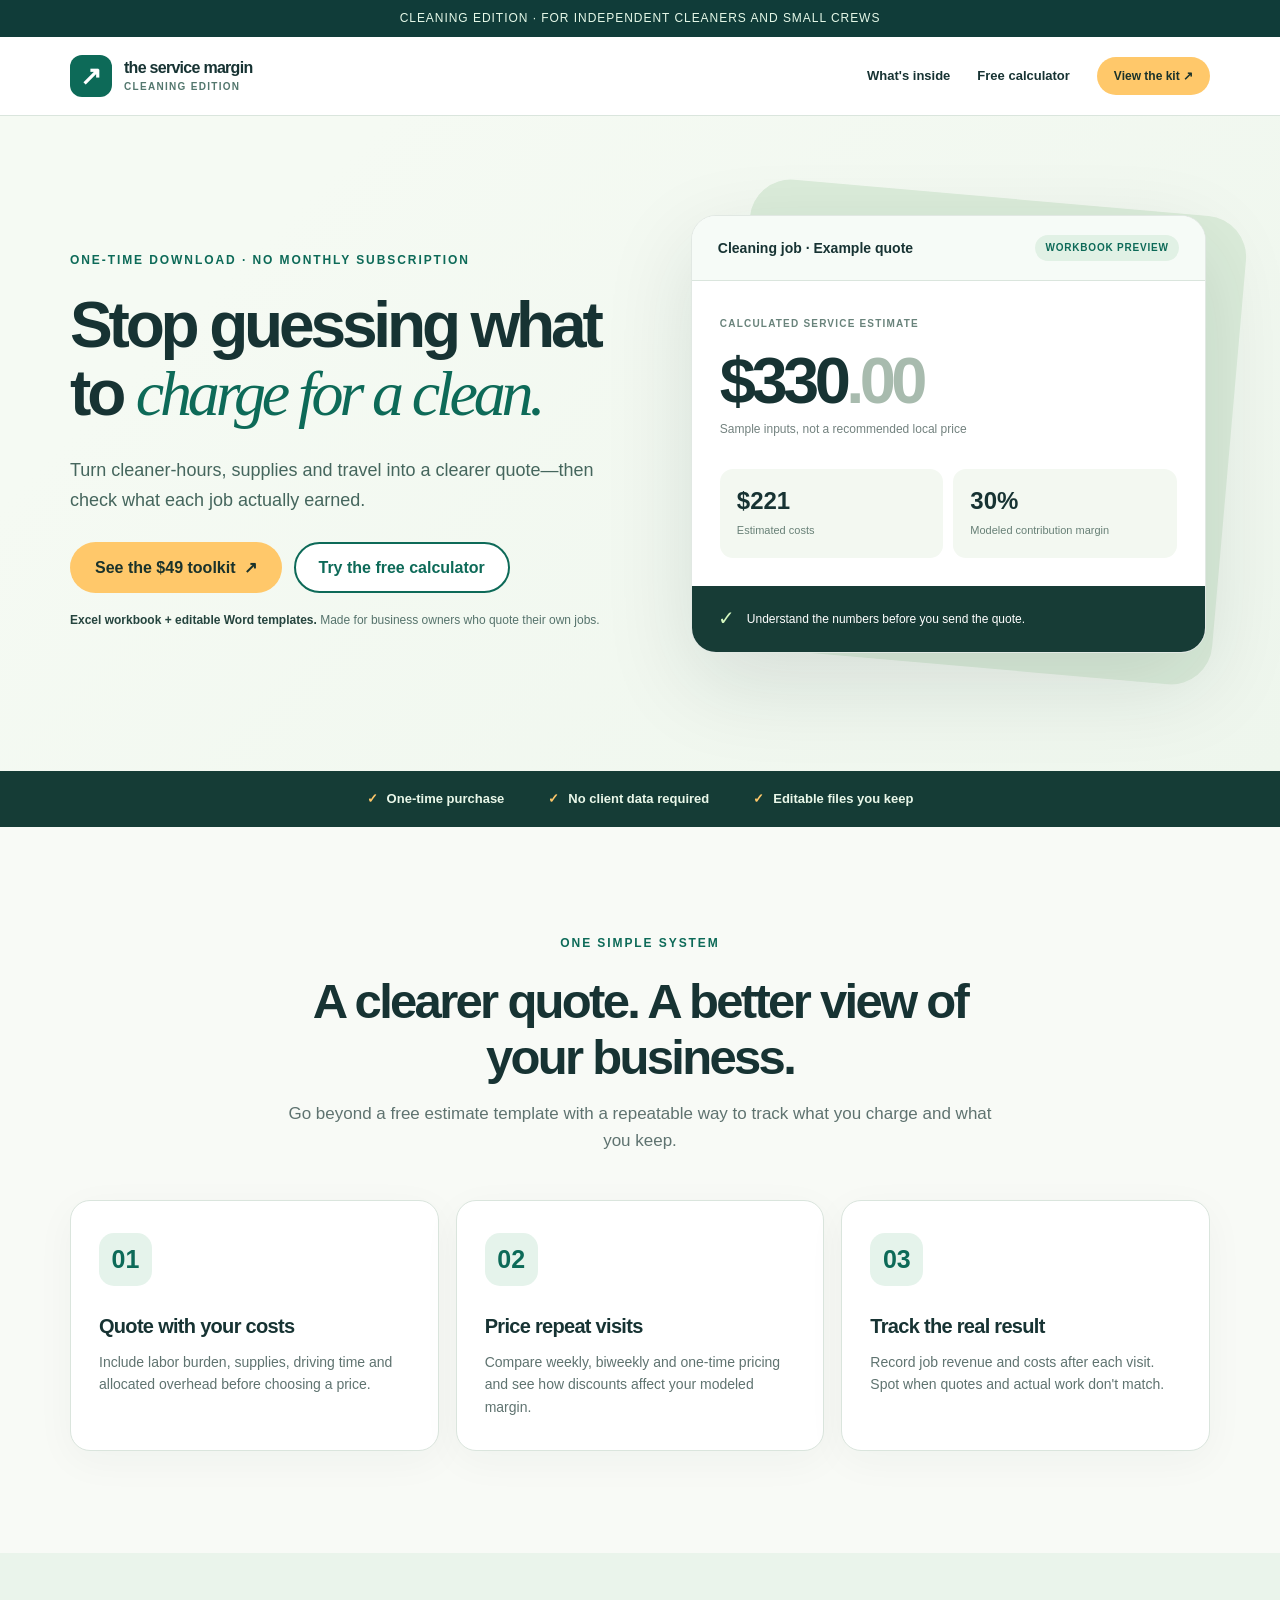
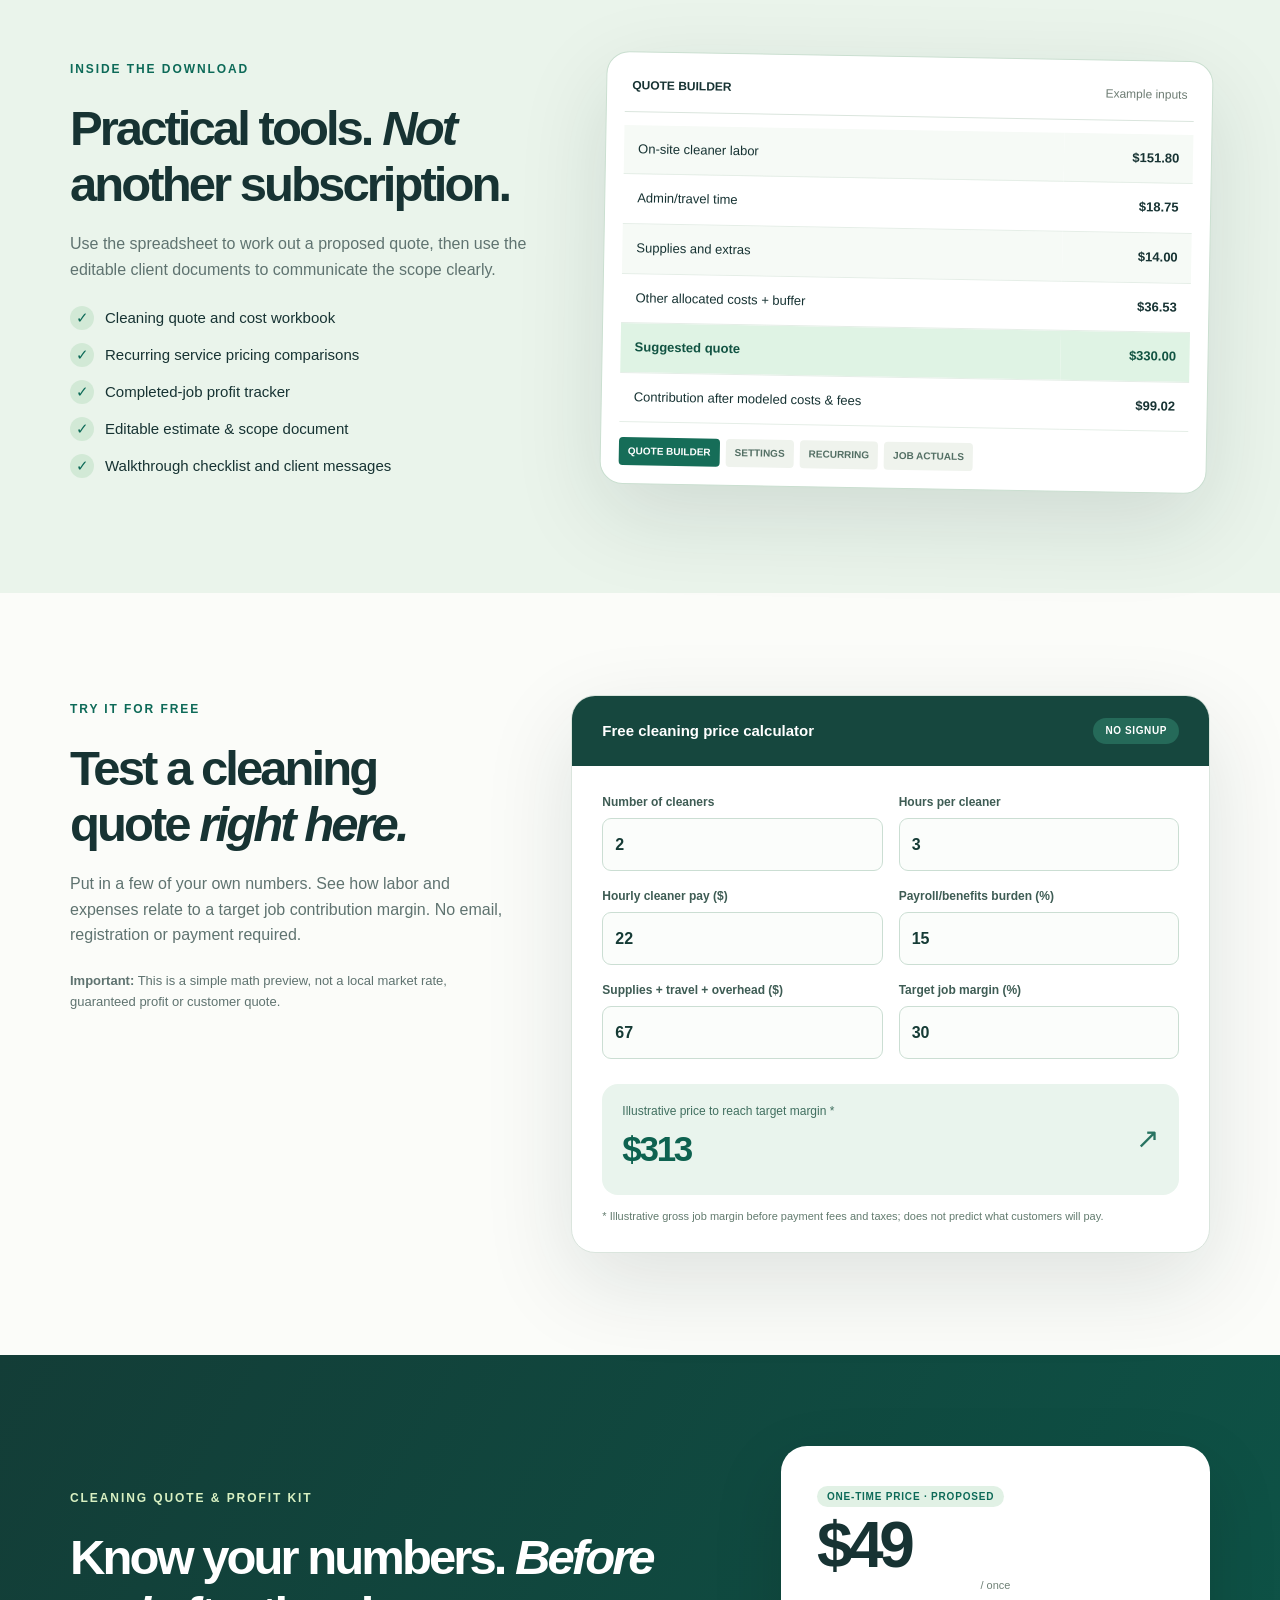
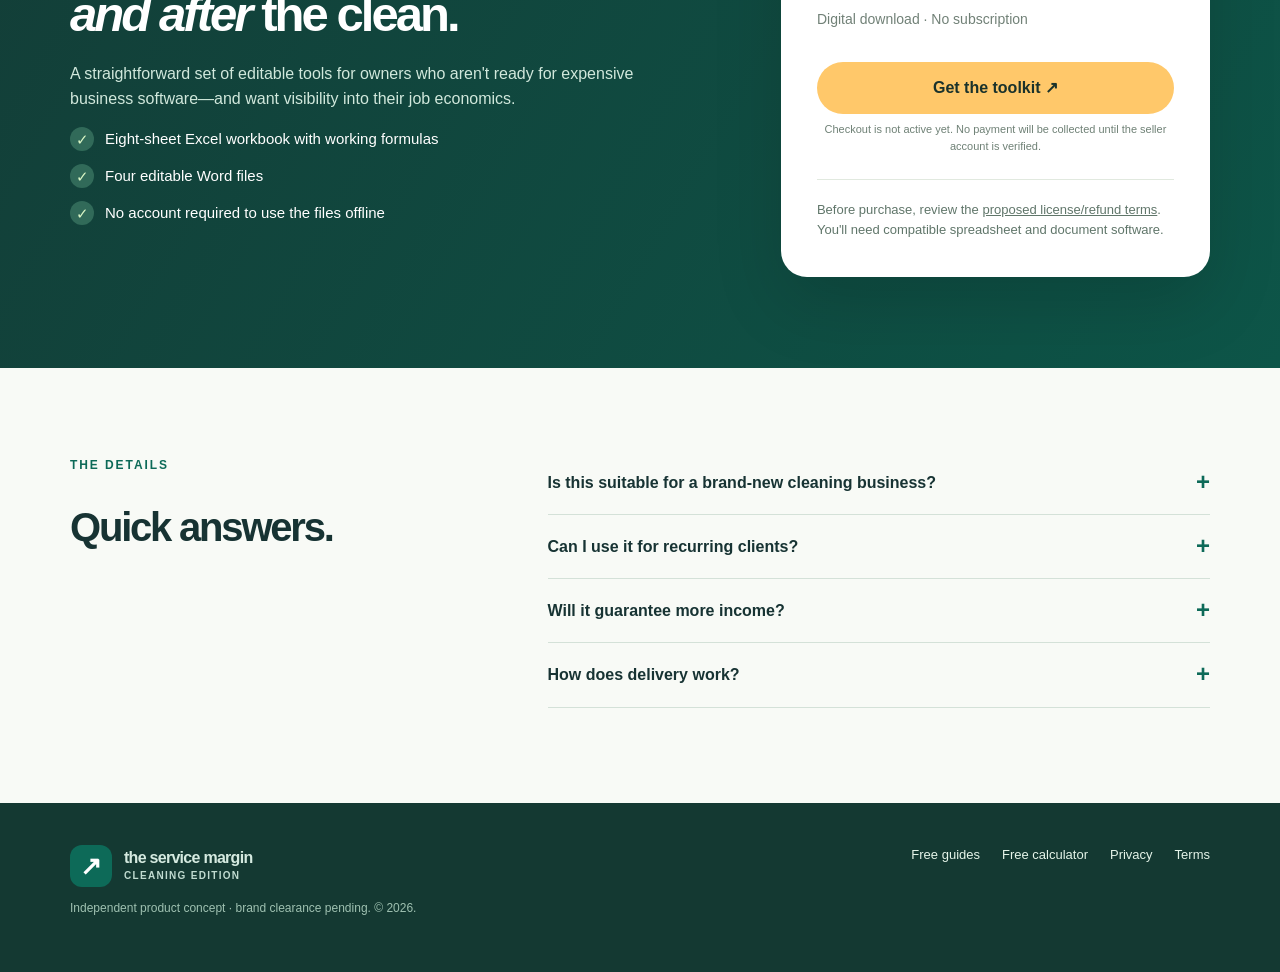
==== index.html @ 5b7c89e2 "Add responsive cleaning-business landing page with free calculator and disabled checkout" ====
<!doctype html><html lang="en"><head><meta charset="utf-8"><meta name="viewport" content="width=device-width,initial-scale=1"><meta name="theme-color" content="#143932"><meta name="description" content="A cleaning business pricing workbook, job profit tracker, estimate templates and a free cleaning quote calculator for independent residential cleaners."><title>Cleaning Quote & Profit Kit | The Service Margin</title><style>:root{--ink:#173333;--muted:#5f7370;--paper:#f8faf6;--mint:#e5f3eb;--panel:#fff;--green:#0d6a58;--lime:#dfefb0;--gold:#ffc86a;--border:#dae5dd;--radius:22px;--shadow:0 30px 90px rgba(17,44,40,.12)}*{box-sizing:border-box}html{scroll-behavior:smooth}body{background:var(--paper);margin:0;color:var(--ink);font:16px/1.58 Inter,ui-sans-serif,-apple-system,BlinkMacSystemFont,"Segoe UI",sans-serif;-webkit-font-smoothing:antialiased}a{color:inherit;text-decoration:none}button,input{font:inherit}button{cursor:pointer}img{max-width:100%}.wrap{width:min(1140px,calc(100% - 44px));margin:auto}.skip{position:absolute;top:-100px;left:18px;background:#fff;padding:10px;z-index:100}.skip:focus{top:12px}.banner{text-align:center;background:#103c39;color:#e5f8e8;font-size:12px;letter-spacing:.08em;padding:9px 15px}.nav{background:#fff;border-bottom:1px solid var(--border)}.nav-inner{display:flex;align-items:center;justify-content:space-between;min-height:78px;gap:15px}.logo{display:flex;align-items:center;gap:12px;font-size:16px;line-height:1.08;font-weight:800;letter-spacing:-.045em}.logo-mark{background:var(--green);width:42px;height:42px;border-radius:12px;color:#fff;display:grid;place-items:center;font-size:26px}.logo small{display:block;font-size:10px;font-weight:750;color:#53776e;letter-spacing:.13em;margin-top:5px}.nav-links{display:flex;align-items:center;gap:27px;font-size:13px;font-weight:700}.nav-links a:hover,.footer a:hover{color:var(--green)}.btn{display:inline-flex;align-items:center;justify-content:center;gap:8px;padding:14px 23px;border-radius:999px;font-weight:800;border:2px solid transparent;line-height:1.2;transition:transform .2s ease,filter .2s ease}.btn:hover{transform:translateY(-2px);filter:brightness(.98)}.btn:focus-visible,a:focus-visible,input:focus-visible,summary:focus-visible{outline:3px solid #f2ac48;outline-offset:3px}.btn-primary{background:var(--gold);color:#1a322b}.btn-green{background:var(--green);color:white}.btn-outline{border-color:var(--green);color:var(--green);background:white}.btn-ghost{border-color:var(--border);background:#fff;color:var(--ink)}.small-btn{padding:10px 15px;font-size:12px}.hero{padding:81px 0 92px;background:linear-gradient(135deg,#f5faf3 20%,#eef6ed 100%);overflow:hidden}.hero-grid{display:grid;grid-template-columns:1.06fr 1fr;gap:62px;align-items:center}.eyebrow{font-size:12px;letter-spacing:.16em;font-weight:850;color:var(--green);text-transform:uppercase;display:inline-block;margin-bottom:21px}.hero h1,.headline{font-size:clamp(43px,5vw,75px);line-height:1.065;letter-spacing:-.065em;font-weight:850;margin:0;max-width:680px}.hero h1 em,.headline em{font-family:Georgia,serif;font-weight:400;font-style:italic;color:var(--green)}.hero p{font-size:18px;max-width:540px;color:#45665d;margin:27px 0 26px;line-height:1.67}.hero-actions{display:flex;gap:12px;flex-wrap:wrap}.hero-note{font-size:12px;color:#56736c;margin-top:18px}.hero-note strong{color:#25443e}.mock-wrap{position:relative;padding:18px 0 26px}.mock-bg{position:absolute;inset:0 -20px 12px 45px;border-radius:41px;background:#dbecda;transform:rotate(5deg)}.mock-card{position:relative;background:#fff;box-shadow:var(--shadow);border:1px solid #e1e8e3;border-radius:25px;overflow:hidden;max-width:515px;margin:auto}.mock-header{display:flex;align-items:center;justify-content:space-between;background:#f6fbf7;padding:19px 26px;border-bottom:1px solid var(--border)}.mock-header b{font-size:14px}.pill{font-size:10px;font-weight:800;letter-spacing:.08em;color:var(--green);background:#e1f1e5;padding:5px 10px;border-radius:99px}.mock-body{padding:28px}.mock-label{color:#69837b;text-transform:uppercase;letter-spacing:.12em;font-weight:800;font-size:10px}.mock-amount{font-size:65px;letter-spacing:-.07em;font-weight:850;line-height:1.2;margin-top:8px}.mock-caption{font-size:12px;color:#73827f}.mock-split{display:grid;grid-template-columns:1fr 1fr;gap:10px;margin-top:30px}.mock-stat{background:#f3f8f1;border-radius:13px;padding:17px}.mock-stat b{display:block;font-size:24px;line-height:1.25}.mock-stat span{font-size:11px;color:#688077}.mock-bottom{padding:17px 26px;background:#173c36;color:white;display:flex;gap:12px;align-items:center;font-size:12px}.mock-bottom span{color:#d5f8c0;font-size:20px}.trustline{background:#153c36;color:#e9f7e9;padding:18px 0}.trust-inner{display:flex;align-items:center;justify-content:center;gap:44px;flex-wrap:wrap;font-size:13px;font-weight:700}.trust-inner span:before{content:'✓';color:var(--gold);margin-right:9px}.section{padding:102px 0}.section-head{max-width:715px;margin:0 auto 45px;text-align:center}.section-head h2{font-size:clamp(32px,4.2vw,49px);line-height:1.14;letter-spacing:-.055em;margin:0 0 15px}.section-head p{font-size:17px;color:var(--muted);margin:0}.three{display:grid;grid-template-columns:repeat(3,1fr);gap:17px}.benefit{background:#fff;border-radius:20px;border:1px solid var(--border);padding:32px 28px;box-shadow:0 10px 40px rgba(9,59,39,.04)}.benefit .ico{background:var(--mint);color:var(--green);width:53px;height:53px;border-radius:15px;display:grid;place-items:center;font-size:25px;font-weight:750}.benefit h3{font-size:20px;letter-spacing:-.035em;margin:25px 0 9px}.benefit p{color:var(--muted);font-size:14px;margin:0}.preview-section{background:#eaf4eb}.preview-grid{display:grid;grid-template-columns:.87fr 1.13fr;gap:65px;align-items:center}.preview-grid h2,.calculator-copy h2,.offer-copy h2{font-size:clamp(32px,4vw,49px);line-height:1.15;letter-spacing:-.06em;margin:0 0 19px}.preview-grid p,.calculator-copy p{color:var(--muted);margin:0 0 24px}.what{margin:0;padding:0;list-style:none}.what li{display:flex;align-items:start;gap:11px;margin:13px 0;font-size:15px}.what li:before{content:'✓';display:grid;place-items:center;background:#d2e9d6;color:var(--green);width:24px;height:24px;flex:none;border-radius:100%}.sheet-preview{border-radius:23px;border:1px solid #cadfd0;background:#fff;padding:18px;box-shadow:var(--shadow);transform:rotate(1deg)}.sheet-bar{display:flex;justify-content:space-between;align-items:center;border-bottom:1px solid var(--border);padding:6px 7px 16px;font-size:12px;color:#6d7c73}.sheet-bar strong{color:var(--ink)}.sheet-table{margin-top:13px;width:100%;border-collapse:collapse;font-size:13px}.sheet-table td{padding:14px;border-bottom:1px solid #e5eee7}.sheet-table tr td:last-child{text-align:right;font-weight:800}.sheet-table tr:nth-child(odd){background:#f6faf6}.sheet-table tr.outcome{background:#dff3e4;font-weight:850;color:#115342}.sheet-tabs{display:flex;gap:6px;flex-wrap:wrap;margin-top:15px}.sheet-tabs span{border-radius:4px;background:#eff3ed;color:#536f64;padding:6px 9px;font-size:10px;font-weight:700}.sheet-tabs .active{background:#166d58;color:white}.calculator{background:#fbfcf9}.calculator-grid{display:grid;grid-template-columns:.68fr 1fr;gap:67px;align-items:start}.calc-card{background:#fff;box-shadow:var(--shadow);border:1px solid var(--border);border-radius:24px;overflow:hidden}.calc-card-header{background:#16473e;color:white;padding:22px 30px;display:flex;align-items:center;justify-content:space-between}.calc-card-header b{font-size:15px}.calc-card-header small{background:#256a59;border-radius:50px;padding:5px 12px;font-size:10px;font-weight:750;letter-spacing:.06em}.calc-inner{padding:27px 30px}.calc-fields{display:grid;grid-template-columns:1fr 1fr;gap:16px}.calc-fields label{display:block;font-weight:720;color:#3e5c54;font-size:12px}.calc-fields input{display:block;width:100%;margin-top:6px;border:1px solid #cbded3;border-radius:9px;padding:13px 12px;background:#fbfdfb;color:#153b35;font-size:16px}.calc-callout{background:#e9f4ed;border-radius:16px;margin-top:25px;padding:18px 20px;display:flex;justify-content:space-between;align-items:center;gap:12px}.calc-callout span{display:block;font-size:12px;color:#416f60}.calc-callout strong{font-size:35px;letter-spacing:-.065em;color:#0e6250}.calc-warn{display:block;font-size:11px;color:#627b6e;margin-top:13px}.offer{background:linear-gradient(120deg,#133d37,#0d5548);color:#fff;padding:91px 0}.offer-grid{display:grid;grid-template-columns:1fr .68fr;gap:80px;align-items:center}.offer-copy p{max-width:570px;color:#d1e8dc}.offer-copy .eyebrow{color:#d8f0c2}.offer-copy .what li:before{background:#316a59;color:#d9f5c5}.offer-card{background:#fff;color:var(--ink);border-radius:26px;padding:36px;box-shadow:0 26px 70px rgba(0,0,0,.14)}.price{font-size:64px;font-weight:850;letter-spacing:-.07em;margin-top:6px;line-height:1}.price small{font-size:16px;color:#6d8276;letter-spacing:normal;font-weight:500}.offer-card .caption{font-size:14px;color:#718177}.offer-card .btn{width:100%;margin:18px 0 7px}.offer-card small{display:block;font-size:11px;color:#6f8176;text-align:center;line-height:1.55}.offer-card .secondary{border-top:1px solid #e1e9df;margin-top:24px;padding-top:20px;color:#60766a;font-size:13px}.faq{padding:83px 0 95px}.faq-grid{display:grid;grid-template-columns:.6fr 1fr;gap:80px}.faq h2{font-size:40px;letter-spacing:-.055em;margin:0}.faqs details{padding:19px 0;border-bottom:1px solid #d4e1d8}.faqs summary{cursor:pointer;list-style:none;font-weight:800;display:flex;justify-content:space-between;gap:20px}.faqs summary:after{content:'+';color:var(--green);font-size:24px;line-height:1}.faqs details[open] summary:after{content:'−'}.faqs p{color:var(--muted);font-size:14px;margin:11px 0 0}.footer{padding:42px 0;background:#143932;color:#d5eae0}.footer-grid{display:flex;gap:25px;justify-content:space-between;align-items:start}.footer a{color:#e5f4e9}.footer p{font-size:12px;color:#9fc1b1}.footer-links{display:flex;gap:22px;font-size:13px}.dialog[hidden]{display:none}.dialog{position:fixed;z-index:40;inset:0;background:#052621b0;display:grid;place-items:center;padding:20px}.dialog-card{position:relative;background:#fff;border-radius:25px;padding:35px;max-width:490px;width:100%;box-shadow:0 20px 100px #001d1666}.dialog-card h2{font-size:28px;letter-spacing:-.045em;margin:0 0 10px}.dialog-card p{color:var(--muted);font-size:15px}.close{position:absolute;top:12px;right:16px;background:transparent;border:0;font-size:30px;color:#45635a}.content-page{max-width:810px;margin:65px auto 95px;padding:0 25px}.content-page h1{font-size:43px;letter-spacing:-.055em}.content-page h2{margin-top:33px}.content-page p{color:#526963}@media(max-width:900px){.hero-grid,.preview-grid,.calculator-grid,.offer-grid{grid-template-columns:1fr;gap:43px}.hero{padding:56px 0 74px}.hero h1{max-width:780px}.mock-wrap{max-width:570px;margin:auto;width:100%}.section{padding:74px 0}.offer{padding:75px 0}.faq-grid{gap:28px;grid-template-columns:1fr}.hero-actions{gap:9px}.preview-grid .sheet-preview{max-width:570px}.nav-links a:nth-child(1){display:none}}@media(max-width:630px){.wrap{width:min(100% - 30px,1140px)}.nav-inner{min-height:68px}.logo{font-size:14px}.logo-mark{width:35px;height:35px}.nav-links{gap:10px}.nav-links a:nth-child(2){display:none}.small-btn{padding:10px 12px}.hero{padding:45px 0 54px}.hero h1{font-size:clamp(42px,11vw,58px)}.hero p{font-size:16px}.hero-actions .btn{width:100%}.mock-bg{right:0}.mock-amount{font-size:56px}.mock-body{padding:20px}.trust-inner{justify-content:start;gap:10px 28px;font-size:12px}.three{grid-template-columns:1fr}.benefit{padding:24px}.section-head{margin-bottom:28px}.sheet-preview{transform:none}.calculator-grid{gap:28px}.calc-inner{padding:22px 18px}.calc-card-header{padding:18px}.calc-fields{gap:13px}.calc-fields input{padding:10px}.calc-callout strong{font-size:30px}.offer-grid{gap:27px}.offer-card{padding:27px}.faq{padding:60px 0}.footer-grid{flex-direction:column}.footer-links{flex-wrap:wrap}.section-head h2{font-size:35px}}

/* Supplementary guides — independent pages, separate from the conversion-first homepage */
.guide-main{max-width:810px;margin:0 auto;padding:82px 24px 100px}.guide-main h1{font-size:clamp(38px,5vw,58px);line-height:1.08;letter-spacing:-.045em;margin:0 0 22px}.guide-main .lead{font-size:19px;color:#45665d;line-height:1.7}.guide-main section{border-top:1px solid var(--border);padding-top:26px;margin-top:38px}.guide-main h2{font-size:26px;line-height:1.22;letter-spacing:-.035em;margin:0 0 12px}.guide-main p{color:#4f665f}.resource-grid{display:grid;grid-template-columns:repeat(3,1fr);gap:20px;margin-top:32px}.resource-card{border:1px solid var(--border);background:white;border-radius:var(--radius);padding:25px;transition:box-shadow .2s}.resource-card:hover{box-shadow:var(--shadow)}.resource-card h2{font-size:22px;line-height:1.24;letter-spacing:-.03em}.resource-card p{font-size:15px}.resource-card a{color:var(--green);font-weight:800}.guide-cta{padding:27px;border:1px solid #c3dccc;background:#e5f3eb;border-radius:22px;margin-top:50px}.guide-cta .btn{margin-right:10px;margin-top:12px}.guide-note{font-size:13px;background:#fff;border-left:3px solid #5c9c82;padding:13px 17px}.footer-link{font-size:13px;text-decoration:underline;text-underline-offset:3px}@media(max-width:750px){.resource-grid{grid-template-columns:1fr}.guide-main{padding:58px 21px 72px}}
</style><link rel="icon" href="favicon.svg" type="image/svg+xml"></head><body>
<a class="skip" href="#main">Skip to main content</a><div class="banner">CLEANING EDITION · FOR INDEPENDENT CLEANERS AND SMALL CREWS</div>
<header class="nav"><div class="wrap nav-inner"><a class="logo" href="index.html" aria-label="The Service Margin home"><span class="logo-mark">↗</span><span>the service margin<small>CLEANING EDITION</small></span></a><nav class="nav-links" aria-label="Main navigation"><a href="#inside">What's inside</a><a href="#calculator">Free calculator</a><a class="btn btn-primary small-btn" href="#toolkit">View the kit ↗</a></nav></div></header>
<main id="main">
<section class="hero"><div class="wrap hero-grid"><div><span class="eyebrow">ONE-TIME DOWNLOAD · NO MONTHLY SUBSCRIPTION</span><h1>Stop guessing what to <em>charge for a clean.</em></h1><p>Turn cleaner-hours, supplies and travel into a clearer quote—then check what each job actually earned.</p><div class="hero-actions"><a href="#toolkit" class="btn btn-primary">See the $49 toolkit <span aria-hidden="true">↗</span></a><a class="btn btn-outline" href="#calculator">Try the free calculator</a></div><div class="hero-note"><strong>Excel workbook + editable Word templates.</strong> Made for business owners who quote their own jobs.</div></div>
<div class="mock-wrap"><div class="mock-bg" aria-hidden="true"></div><div class="mock-card" role="img" aria-label="Illustration of the job quote and margin outputs provided by the toolkit. All numbers shown are hypothetical examples."><div class="mock-header"><b>Cleaning job · Example quote</b><span class="pill">WORKBOOK PREVIEW</span></div><div class="mock-body"><span class="mock-label">Calculated service estimate</span><div class="mock-amount">$330<span style="color:#a8bbae">.00</span></div><div class="mock-caption">Sample inputs, not a recommended local price</div><div class="mock-split"><div class="mock-stat"><b>$221</b><span>Estimated costs</span></div><div class="mock-stat"><b>30%</b><span>Modeled contribution margin</span></div></div></div><div class="mock-bottom"><span>✓</span>Understand the numbers before you send the quote.</div></div></div></div></section>
<div class="trustline"><div class="wrap trust-inner"><span>One-time purchase</span><span>No client data required</span><span>Editable files you keep</span></div></div>
<section class="section" id="benefits"><div class="wrap"><div class="section-head"><span class="eyebrow">ONE SIMPLE SYSTEM</span><h2>A clearer quote. A better view of your business.</h2><p>Go beyond a free estimate template with a repeatable way to track what you charge and what you keep.</p></div><div class="three"><article class="benefit"><div class="ico" aria-hidden="true">01</div><h3>Quote with your costs</h3><p>Include labor burden, supplies, driving time and allocated overhead before choosing a price.</p></article><article class="benefit"><div class="ico" aria-hidden="true">02</div><h3>Price repeat visits</h3><p>Compare weekly, biweekly and one-time pricing and see how discounts affect your modeled margin.</p></article><article class="benefit"><div class="ico" aria-hidden="true">03</div><h3>Track the real result</h3><p>Record job revenue and costs after each visit. Spot when quotes and actual work don't match.</p></article></div></div></section>
<section class="section preview-section" id="inside"><div class="wrap preview-grid"><div><span class="eyebrow">INSIDE THE DOWNLOAD</span><h2>Practical tools. <em>Not</em> another subscription.</h2><p>Use the spreadsheet to work out a proposed quote, then use the editable client documents to communicate the scope clearly.</p><ul class="what"><li>Cleaning quote and cost workbook</li><li>Recurring service pricing comparisons</li><li>Completed-job profit tracker</li><li>Editable estimate & scope document</li><li>Walkthrough checklist and client messages</li></ul></div><div class="sheet-preview" aria-label="Workbook illustrative preview"><div class="sheet-bar"><strong>QUOTE BUILDER</strong><span>Example inputs</span></div><table class="sheet-table"><tbody><tr><td>On-site cleaner labor</td><td>$151.80</td></tr><tr><td>Admin/travel time</td><td>$18.75</td></tr><tr><td>Supplies and extras</td><td>$14.00</td></tr><tr><td>Other allocated costs + buffer</td><td>$36.53</td></tr><tr class="outcome"><td>Suggested quote</td><td>$330.00</td></tr><tr><td>Contribution after modeled costs & fees</td><td>$99.02</td></tr></tbody></table><div class="sheet-tabs"><span class="active">QUOTE BUILDER</span><span>SETTINGS</span><span>RECURRING</span><span>JOB ACTUALS</span></div></div></div></section>
<section class="section calculator" id="calculator"><div class="wrap calculator-grid"><div class="calculator-copy"><span class="eyebrow">TRY IT FOR FREE</span><h2>Test a cleaning quote <em>right here.</em></h2><p>Put in a few of your own numbers. See how labor and expenses relate to a target job contribution margin. No email, registration or payment required.</p><p style="font-size:13px"><strong>Important:</strong> This is a simple math preview, not a local market rate, guaranteed profit or customer quote.</p></div><div class="calc-card"><div class="calc-card-header"><b>Free cleaning price calculator</b><small>NO SIGNUP</small></div><div class="calc-inner"><form id="calculator-form"><div class="calc-fields">
<label>Number of cleaners<input type="number" id="crew" value="2" min="1" max="100" step="1" required></label><label>Hours per cleaner<input type="number" id="hours" value="3" min="0" max="1000" step="0.25" required></label><label>Hourly cleaner pay ($)<input type="number" id="wage" value="22" min="0" max="1000" step=".50" required></label><label>Payroll/benefits burden (%)<input type="number" id="burden" value="15" min="0" max="100" step="1" required></label><label>Supplies + travel + overhead ($)<input type="number" id="other" value="67" min="0" max="100000" step="1" required></label><label>Target job margin (%)<input type="number" id="margin" value="30" min="0" max="80" step="1" required></label>
</div><div class="calc-callout"><div><span>Illustrative price to reach target margin *</span><strong id="quote-result" aria-live="polite">$285</strong></div><span aria-hidden="true" style="font-size:28px;color:#287361">↗</span></div><span class="calc-warn" id="calculator-note">* Excludes taxes and payment processing; enter your own local cost assumptions.</span></form></div></div></div></section>
<section class="offer" id="toolkit"><div class="wrap offer-grid"><div class="offer-copy"><span class="eyebrow">CLEANING QUOTE & PROFIT KIT</span><h2>Know your numbers. <em>Before and after</em> the clean.</h2><p>A straightforward set of editable tools for owners who aren't ready for expensive business software—and want visibility into their job economics.</p><ul class="what"><li>Eight-sheet Excel workbook with working formulas</li><li>Four editable Word files</li><li>No account required to use the files offline</li></ul></div><aside class="offer-card"><span class="pill">ONE-TIME PRICE · PROPOSED</span><div class="price">$49 <small>/ once</small></div><p class="caption">Digital download · No subscription</p><button type="button" class="btn btn-primary" id="checkout-button">Get the toolkit ↗</button><small id="checkout-caption">Checkout is not active yet. No payment will be collected until the seller account is verified.</small><div class="secondary">Before purchase, review the <a style="text-decoration:underline" href="terms.html">proposed license/refund terms</a>. You'll need compatible spreadsheet and document software.</div></aside></div></section>
<section class="faq"><div class="wrap faq-grid"><div><span class="eyebrow">THE DETAILS</span><h2>Quick answers.</h2></div><div class="faqs"><details><summary>Is this suitable for a brand-new cleaning business?</summary><p>It is designed for solo residential cleaners and small crews familiar with editing spreadsheets. You must enter your own real costs; example numbers are not local market guidance.</p></details><details><summary>Can I use it for recurring clients?</summary><p>Yes. The recurring sheet lets you model weekly, biweekly and four-weekly pricing and the effect of discounts. It does not schedule visits or process payments.</p></details><details><summary>Will it guarantee more income?</summary><p>No. It helps organize assumptions and track results. Profit and sales depend on your market, cost structure, execution and actual demand.</p></details><details><summary>How does delivery work?</summary><p>Once checkout is approved and activated, a third-party digital seller can handle payment and automated access to the download. Sales are currently disabled.</p></details></div></div></section></main>
<footer class="footer"><div class="wrap footer-grid"><div><div class="logo"><span class="logo-mark">↗</span><span>the service margin<small style="color:#c0dbd0">CLEANING EDITION</small></span></div><p>Independent product concept · brand clearance pending. © 2026.</p></div><div class="footer-links"><a href="guides.html">Free guides</a><a href="#calculator">Free calculator</a><a href="privacy.html">Privacy</a><a href="terms.html">Terms</a></div></div></footer>
<div class="dialog" id="checkout-dialog" hidden role="dialog" aria-modal="true" aria-labelledby="dialog-title"><div class="dialog-card"><button type="button" class="close" id="dialog-close" aria-label="Close">×</button><span class="eyebrow">PRE-LAUNCH PREVIEW</span><h2 id="dialog-title">Checkout isn't active yet.</h2><p>The product has been prepared, but business and seller verification, final legal review, and checkout connection are still required. This preview does not collect payments.</p><button type="button" class="btn btn-green" id="dialog-okay">Understood</button></div></div>
<script>// Seller-controlled settings. Checkout stays disabled until an approved, working seller link is set.
window.SERVICE_MARGIN_CONFIG = {
  checkoutUrl: "",
  productPriceUsd: 49,
  checkoutEnabled: false
};
</script><script>(()=>{'use strict';const $=id=>document.getElementById(id);const fields=['crew','hours','wage','burden','other','margin'];const money=x=>new Intl.NumberFormat('en-US',{style:'currency',currency:'USD',maximumFractionDigits:0}).format(x);function calc(){let a={};for(const k of fields){const el=$(k),n=Number(el.value);if(el.value.trim()===''||!Number.isFinite(n)||n<Number(el.min||0)||n>Number(el.max||1e9)){ $('quote-result').textContent='Check inputs';$('calculator-note').textContent='Enter valid numbers in all fields.';return;}a[k]=n;}const floor=a.crew*a.hours*a.wage*(1+a.burden/100)+a.other;const target=floor/(1-a.margin/100);$('quote-result').textContent=Number.isFinite(target)?money(target):'—';$('calculator-note').textContent='* Illustrative gross job margin before payment fees and taxes; does not predict what customers will pay.';}for(const id of fields)$(id).addEventListener('input',calc);calc();const dialog=$('checkout-dialog'),btn=$('checkout-button'),cfg=window.SERVICE_MARGIN_CONFIG||{};function open(){dialog.hidden=false;$('dialog-close').focus();}function close(){dialog.hidden=true;btn.focus();}btn.addEventListener('click',()=>{if(cfg.checkoutEnabled&&typeof cfg.checkoutUrl==='string'&&/^https:\/\//i.test(cfg.checkoutUrl)){location.href=cfg.checkoutUrl;}else open();});$('dialog-close').addEventListener('click',close);$('dialog-okay').addEventListener('click',close);dialog.addEventListener('click',e=>{if(e.target===dialog)close();});document.addEventListener('keydown',e=>{if(e.key==='Escape'&&!dialog.hidden)close();});})();
</script></body></html>
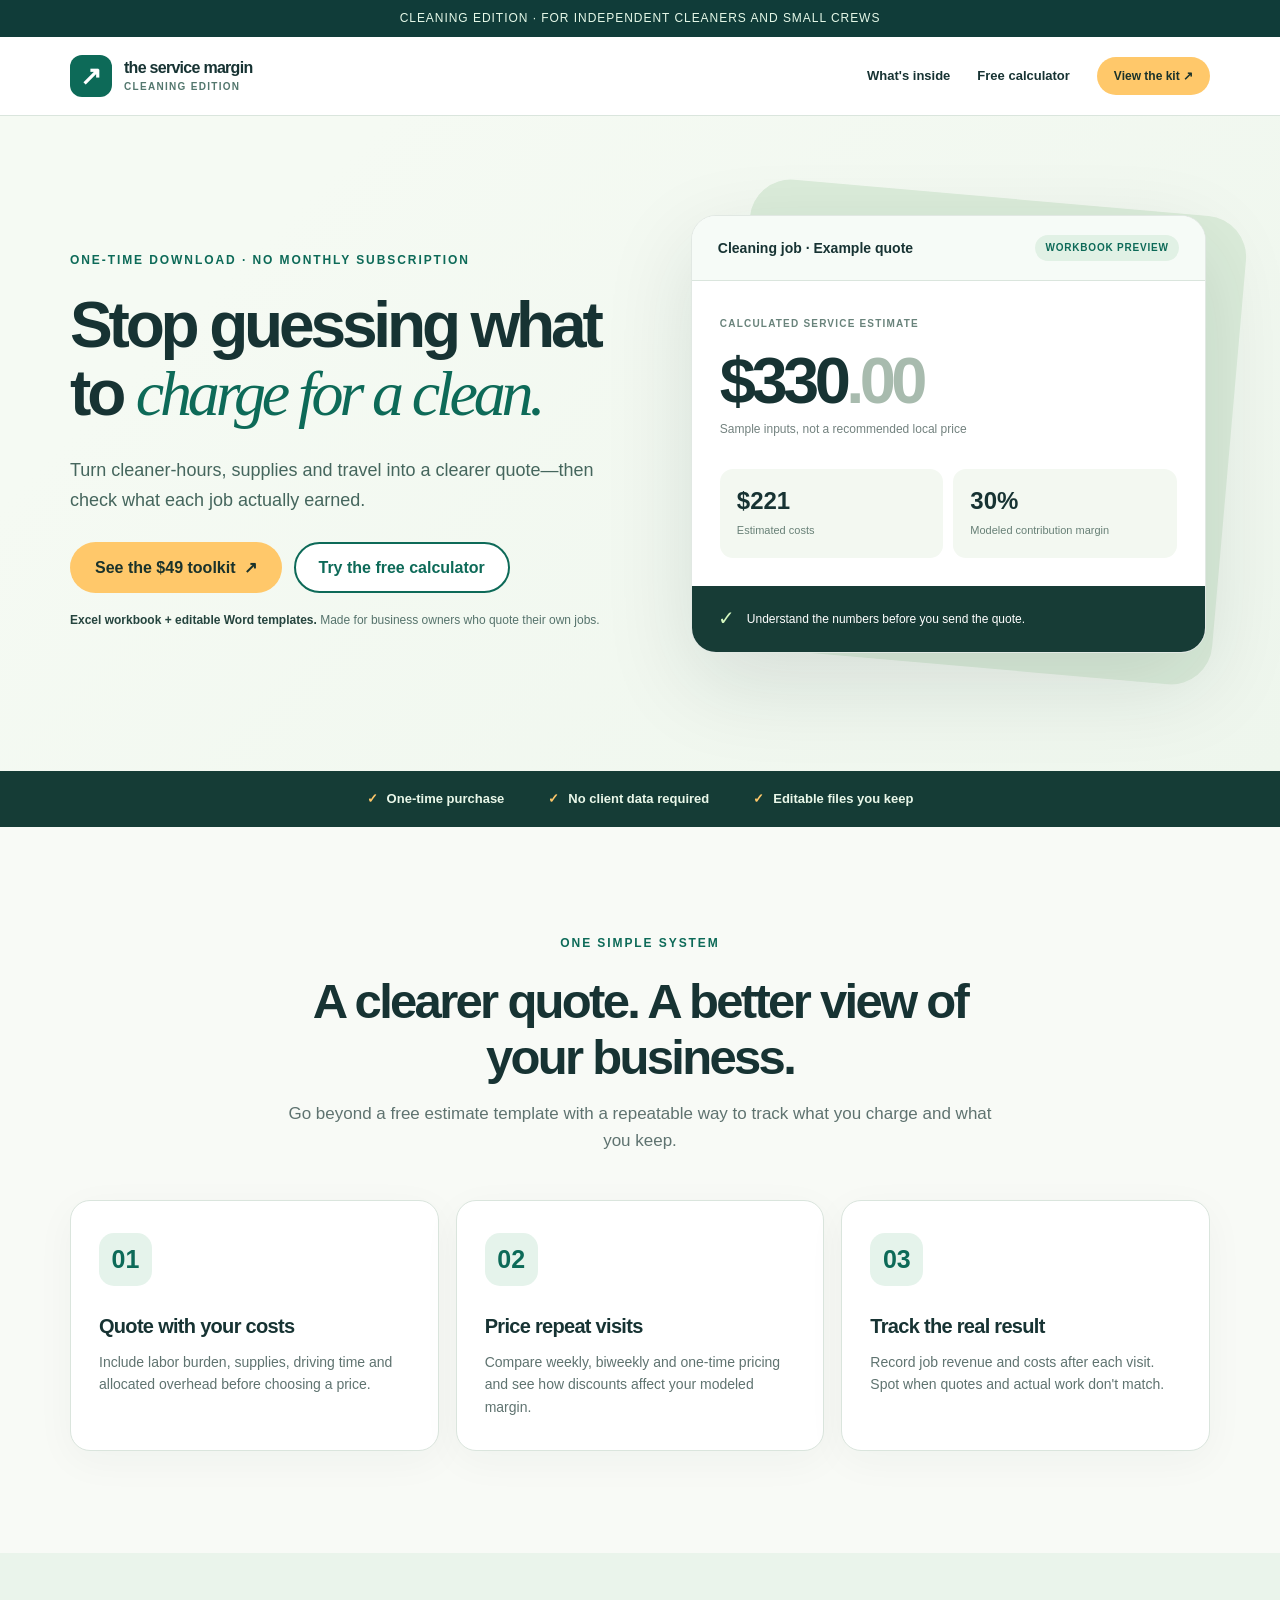
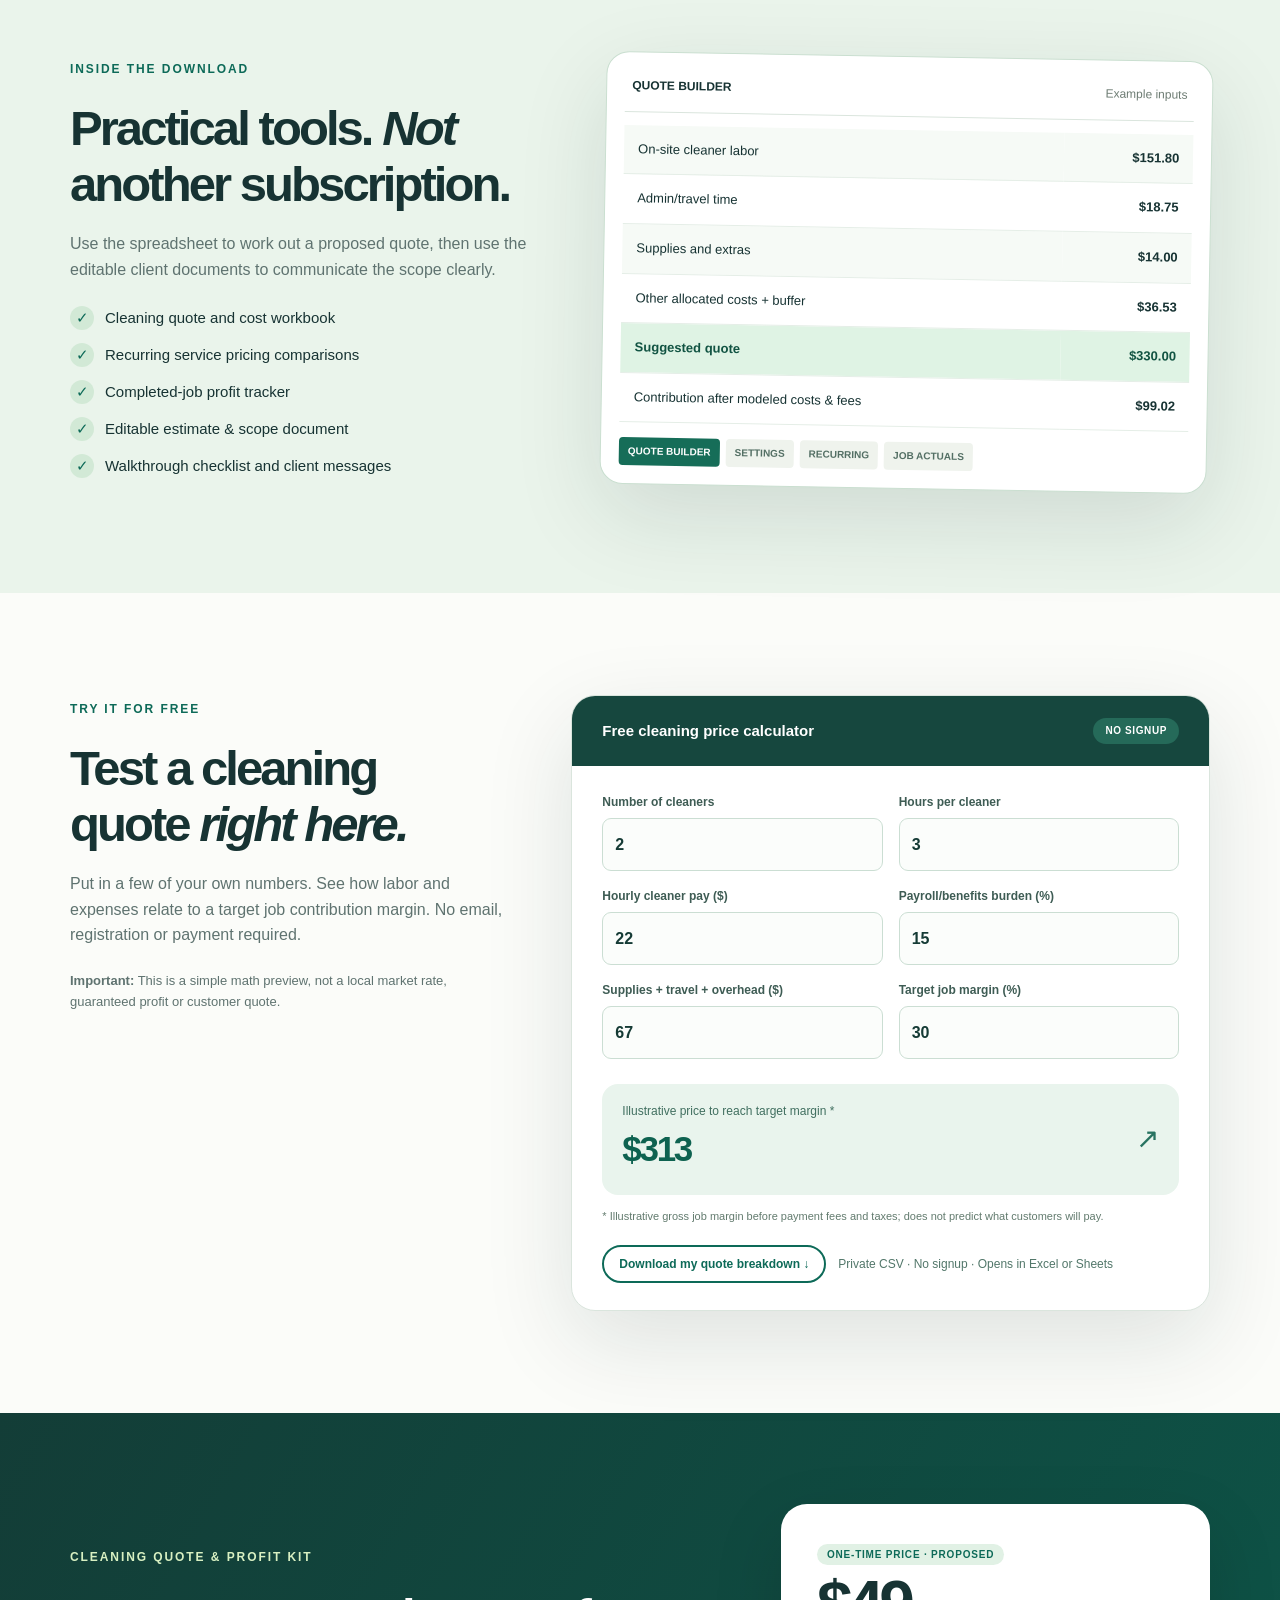
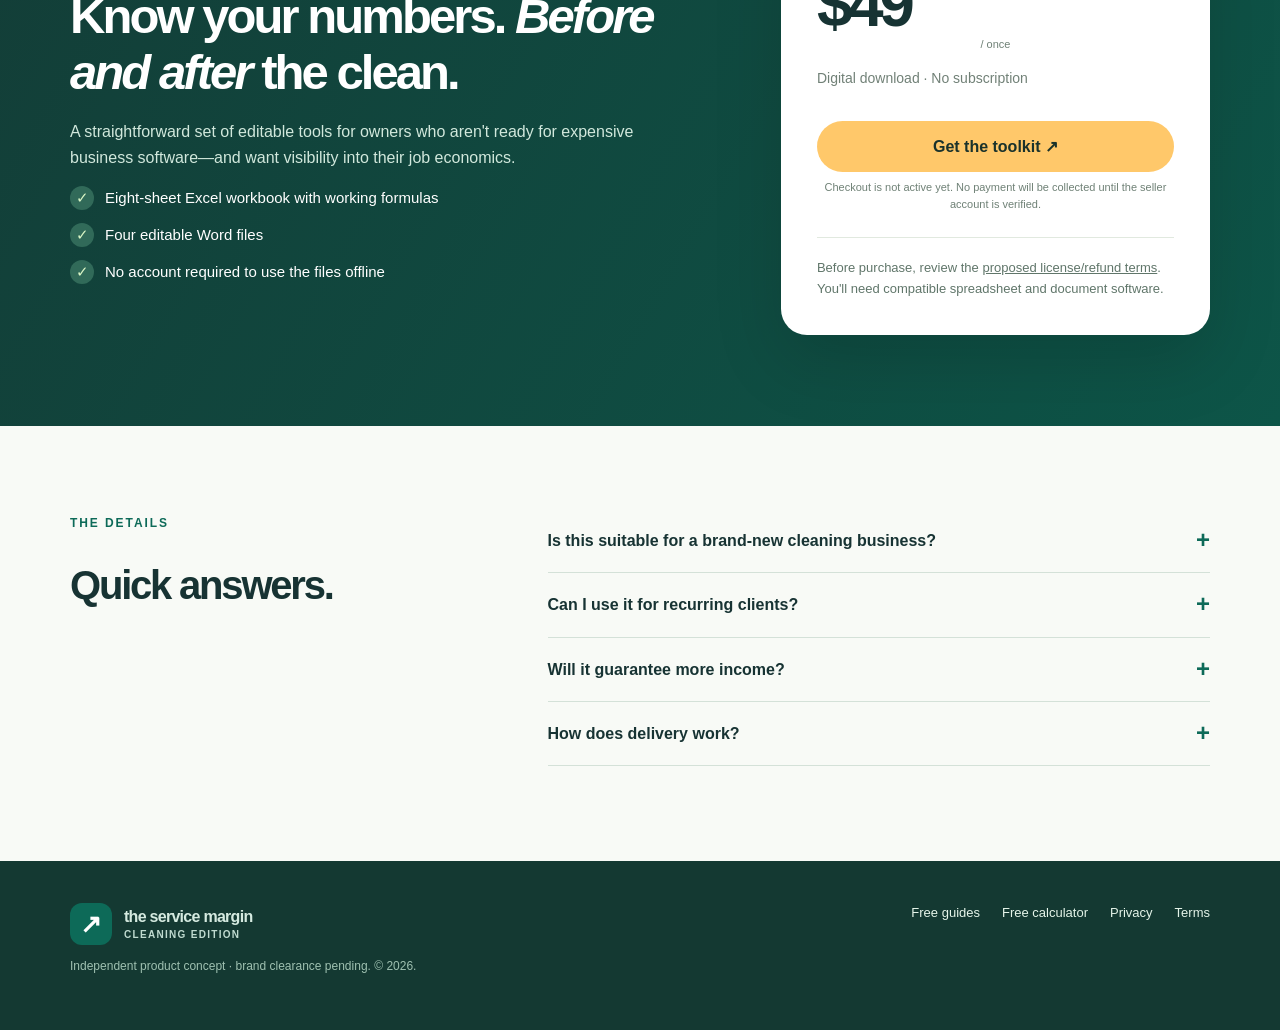
==== commit dae4a67d: "Let visitors download quote breakdown without account or tracking" ====
--- a/index.html
+++ b/index.html
@@ -25,4 +25,4 @@
   checkoutEnabled: false
 };
 </script><script>(()=>{'use strict';const $=id=>document.getElementById(id);const fields=['crew','hours','wage','burden','other','margin'];const money=x=>new Intl.NumberFormat('en-US',{style:'currency',currency:'USD',maximumFractionDigits:0}).format(x);function calc(){let a={};for(const k of fields){const el=$(k),n=Number(el.value);if(el.value.trim()===''||!Number.isFinite(n)||n<Number(el.min||0)||n>Number(el.max||1e9)){ $('quote-result').textContent='Check inputs';$('calculator-note').textContent='Enter valid numbers in all fields.';return;}a[k]=n;}const floor=a.crew*a.hours*a.wage*(1+a.burden/100)+a.other;const target=floor/(1-a.margin/100);$('quote-result').textContent=Number.isFinite(target)?money(target):'—';$('calculator-note').textContent='* Illustrative gross job margin before payment fees and taxes; does not predict what customers will pay.';}for(const id of fields)$(id).addEventListener('input',calc);calc();const dialog=$('checkout-dialog'),btn=$('checkout-button'),cfg=window.SERVICE_MARGIN_CONFIG||{};function open(){dialog.hidden=false;$('dialog-close').focus();}function close(){dialog.hidden=true;btn.focus();}btn.addEventListener('click',()=>{if(cfg.checkoutEnabled&&typeof cfg.checkoutUrl==='string'&&/^https:\/\//i.test(cfg.checkoutUrl)){location.href=cfg.checkoutUrl;}else open();});$('dialog-close').addEventListener('click',close);$('dialog-okay').addEventListener('click',close);dialog.addEventListener('click',e=>{if(e.target===dialog)close();});document.addEventListener('keydown',e=>{if(e.key==='Escape'&&!dialog.hidden)close();});})();
-</script></body></html>+</script><script defer src="quote-export.js"></script></body></html>
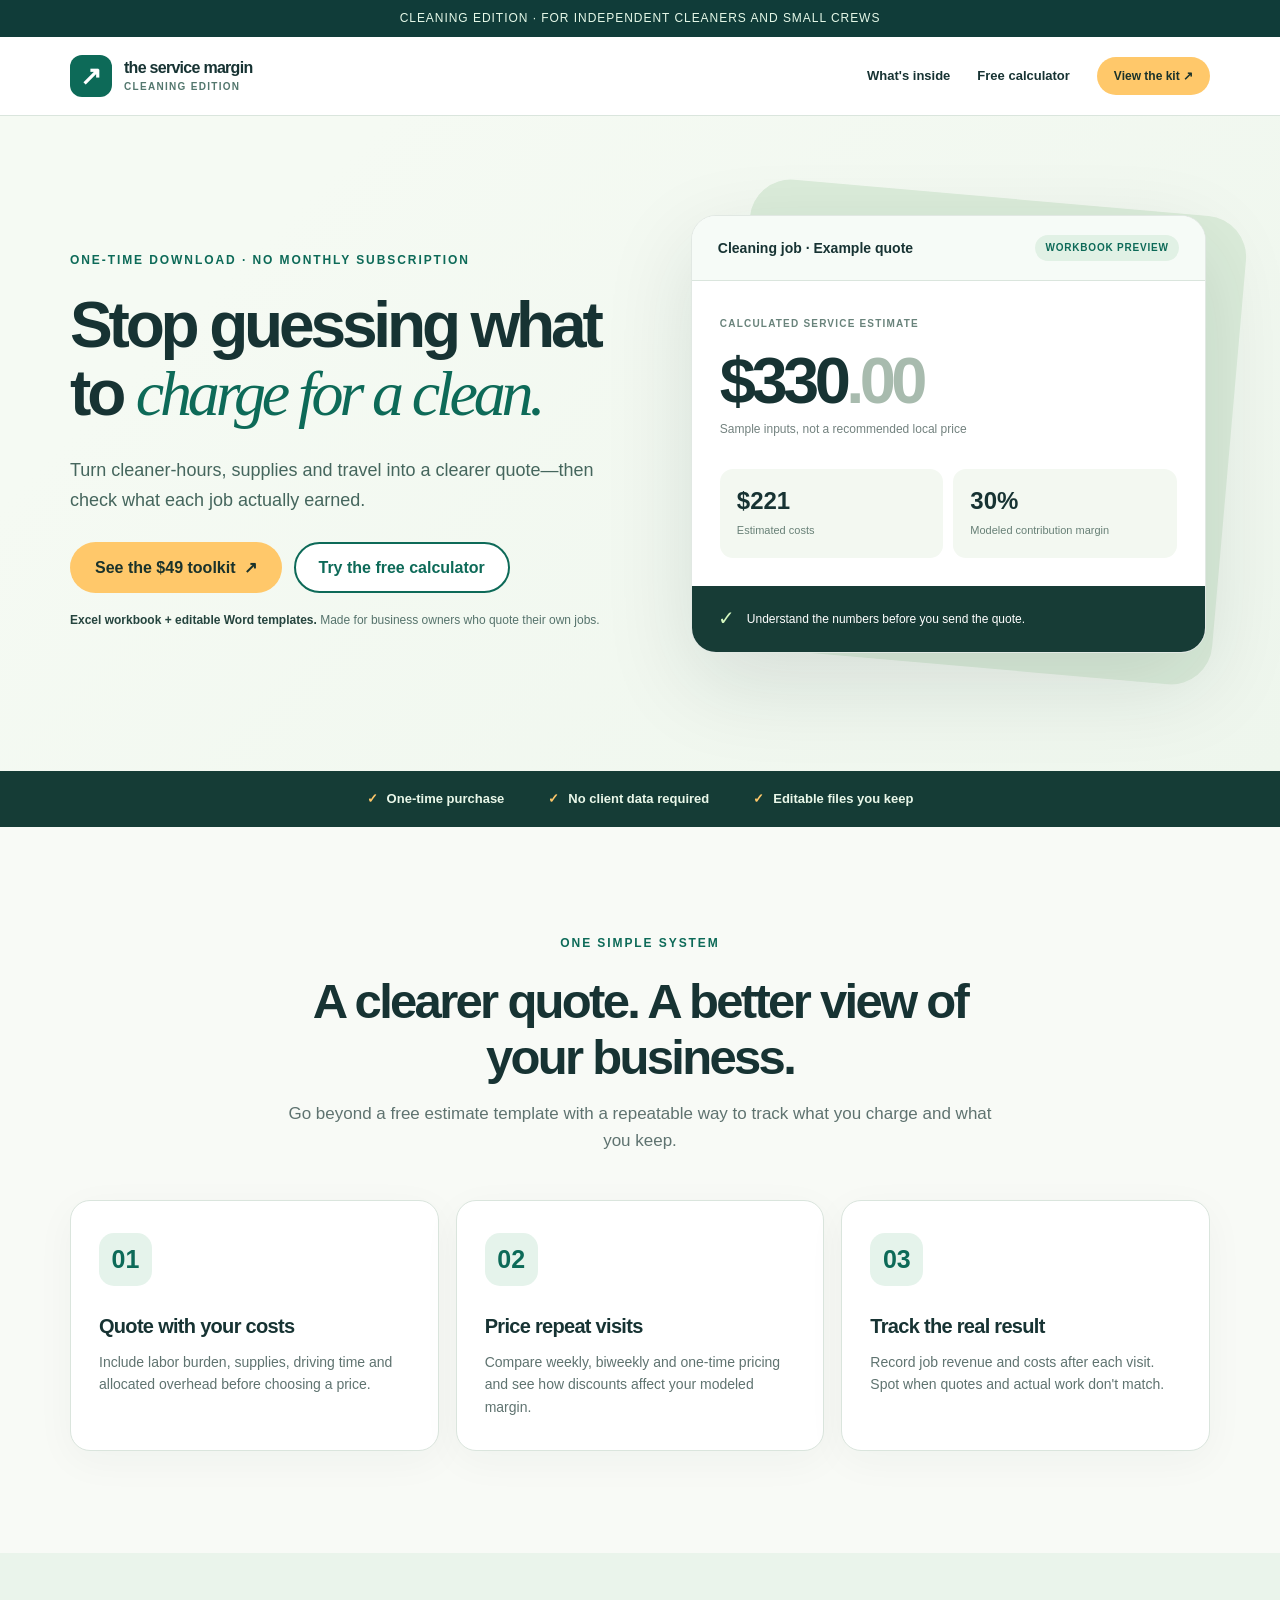
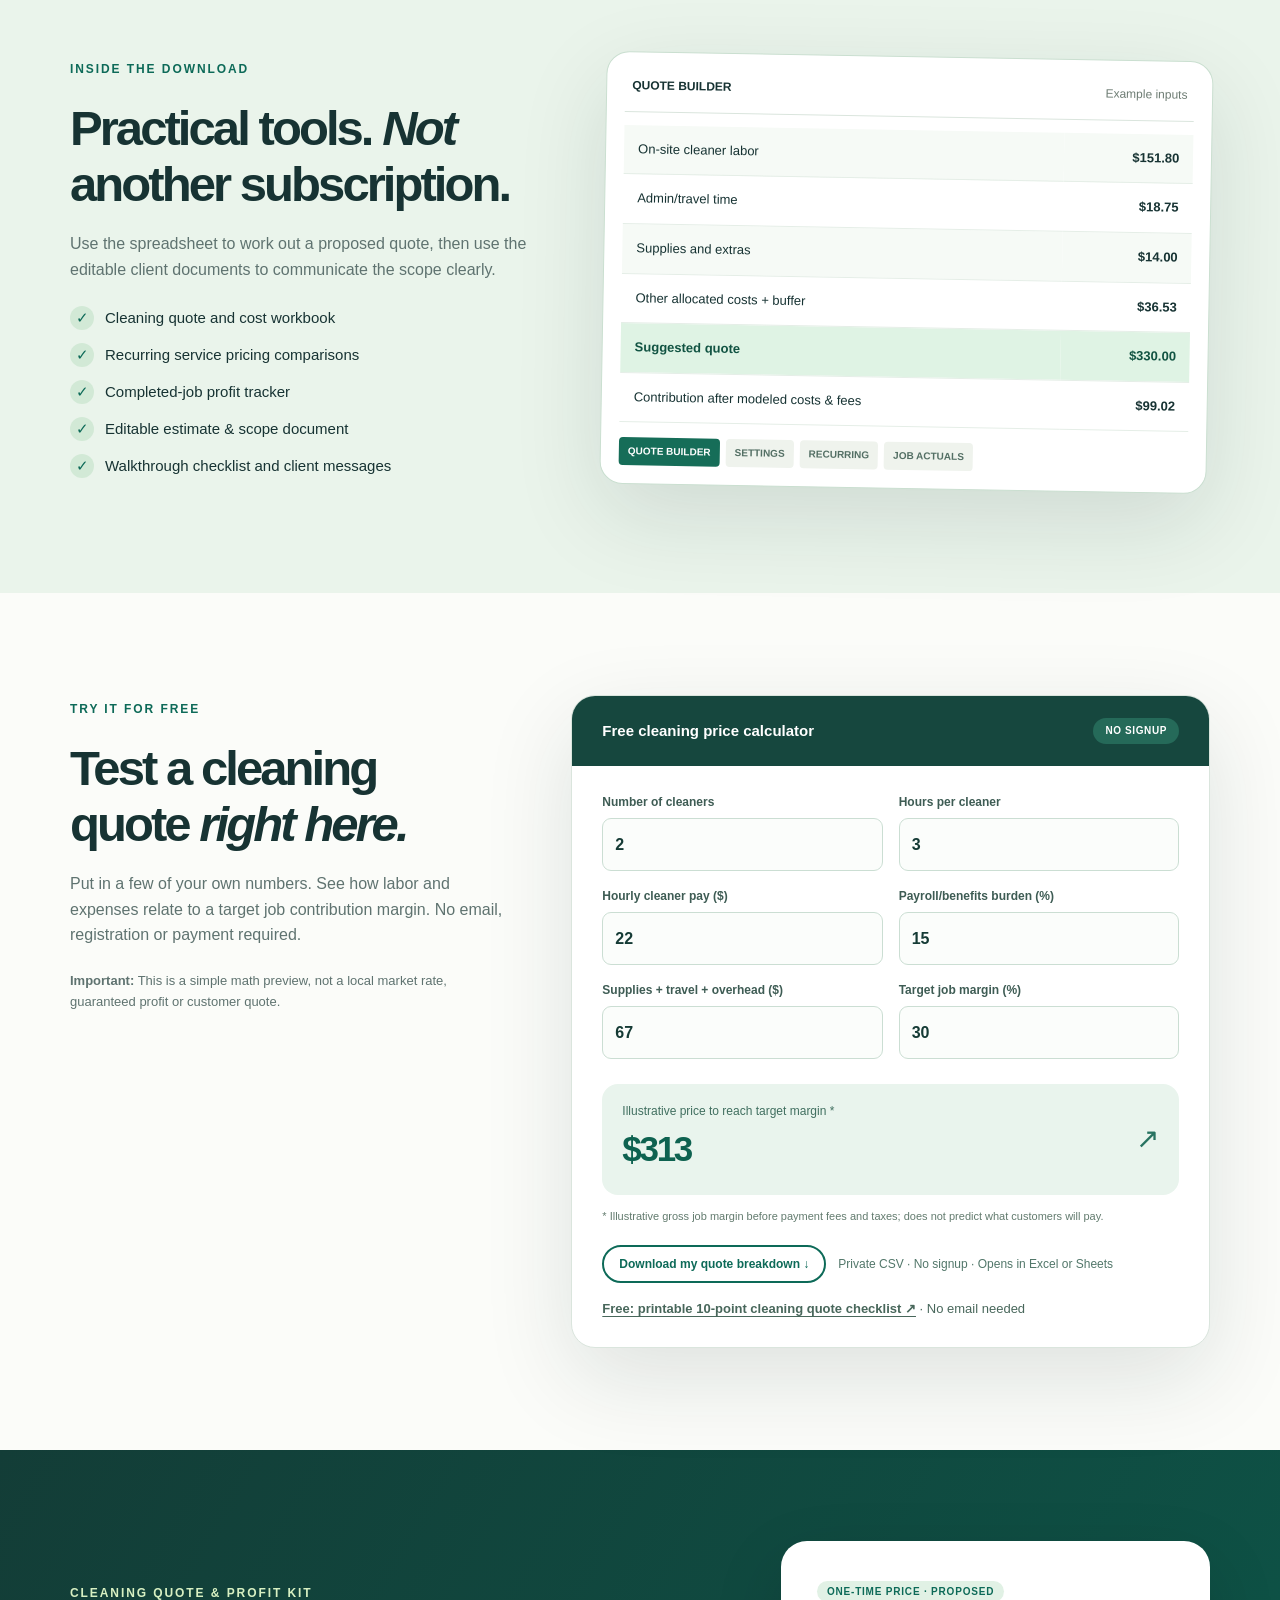
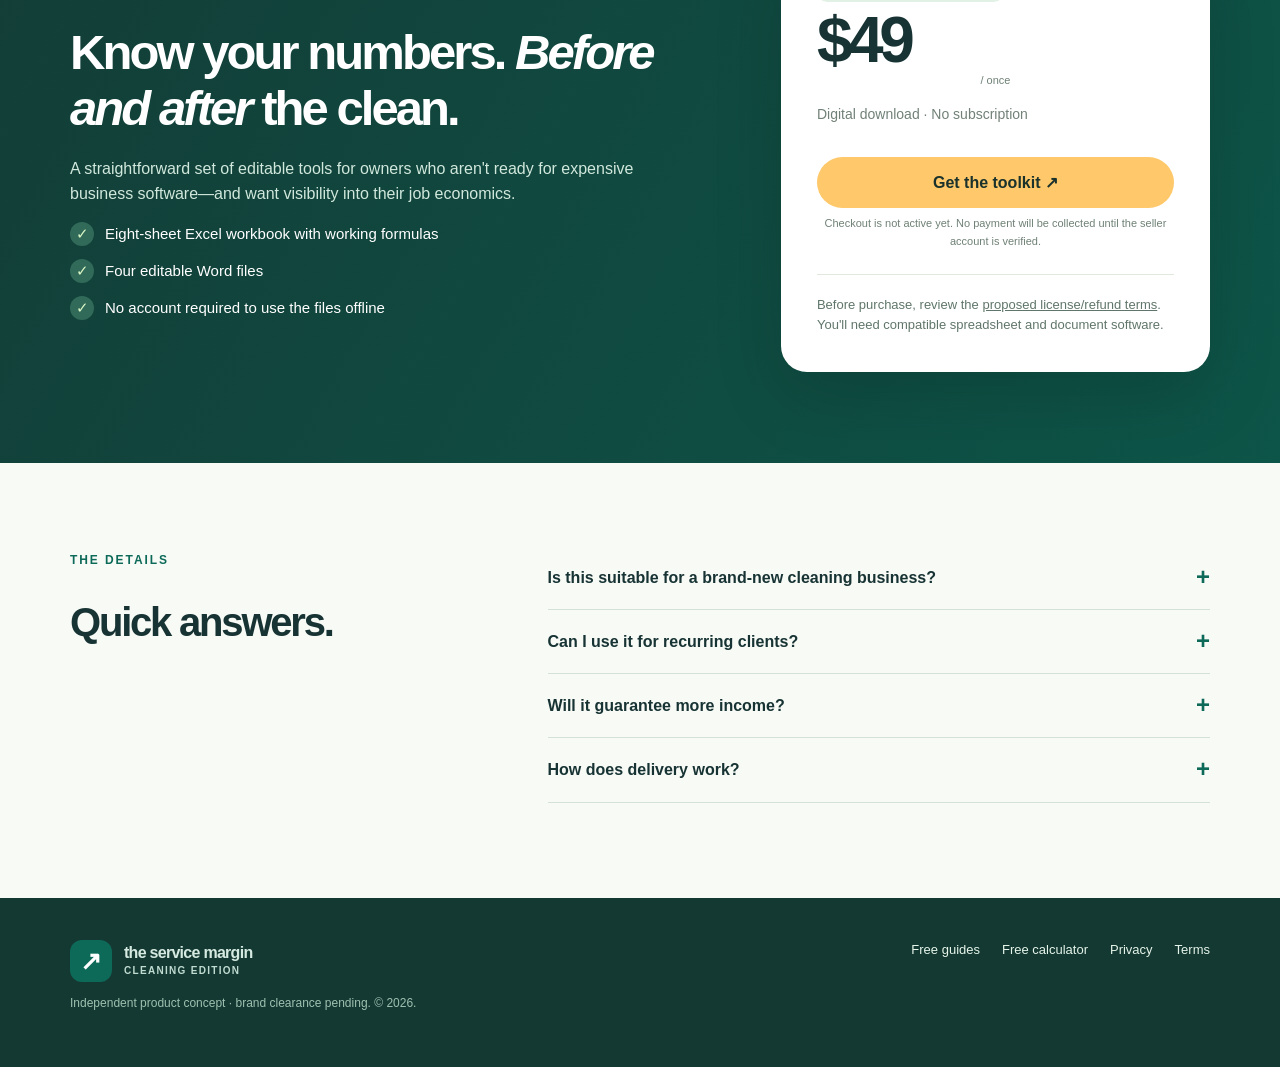
==== commit 7fdfa2ac: "Link printable no-email checklist directly from pricing calculator" ====
--- a/index.html
+++ b/index.html
@@ -13,7 +13,7 @@
 <section class="section preview-section" id="inside"><div class="wrap preview-grid"><div><span class="eyebrow">INSIDE THE DOWNLOAD</span><h2>Practical tools. <em>Not</em> another subscription.</h2><p>Use the spreadsheet to work out a proposed quote, then use the editable client documents to communicate the scope clearly.</p><ul class="what"><li>Cleaning quote and cost workbook</li><li>Recurring service pricing comparisons</li><li>Completed-job profit tracker</li><li>Editable estimate & scope document</li><li>Walkthrough checklist and client messages</li></ul></div><div class="sheet-preview" aria-label="Workbook illustrative preview"><div class="sheet-bar"><strong>QUOTE BUILDER</strong><span>Example inputs</span></div><table class="sheet-table"><tbody><tr><td>On-site cleaner labor</td><td>$151.80</td></tr><tr><td>Admin/travel time</td><td>$18.75</td></tr><tr><td>Supplies and extras</td><td>$14.00</td></tr><tr><td>Other allocated costs + buffer</td><td>$36.53</td></tr><tr class="outcome"><td>Suggested quote</td><td>$330.00</td></tr><tr><td>Contribution after modeled costs & fees</td><td>$99.02</td></tr></tbody></table><div class="sheet-tabs"><span class="active">QUOTE BUILDER</span><span>SETTINGS</span><span>RECURRING</span><span>JOB ACTUALS</span></div></div></div></section>
 <section class="section calculator" id="calculator"><div class="wrap calculator-grid"><div class="calculator-copy"><span class="eyebrow">TRY IT FOR FREE</span><h2>Test a cleaning quote <em>right here.</em></h2><p>Put in a few of your own numbers. See how labor and expenses relate to a target job contribution margin. No email, registration or payment required.</p><p style="font-size:13px"><strong>Important:</strong> This is a simple math preview, not a local market rate, guaranteed profit or customer quote.</p></div><div class="calc-card"><div class="calc-card-header"><b>Free cleaning price calculator</b><small>NO SIGNUP</small></div><div class="calc-inner"><form id="calculator-form"><div class="calc-fields">
 <label>Number of cleaners<input type="number" id="crew" value="2" min="1" max="100" step="1" required></label><label>Hours per cleaner<input type="number" id="hours" value="3" min="0" max="1000" step="0.25" required></label><label>Hourly cleaner pay ($)<input type="number" id="wage" value="22" min="0" max="1000" step=".50" required></label><label>Payroll/benefits burden (%)<input type="number" id="burden" value="15" min="0" max="100" step="1" required></label><label>Supplies + travel + overhead ($)<input type="number" id="other" value="67" min="0" max="100000" step="1" required></label><label>Target job margin (%)<input type="number" id="margin" value="30" min="0" max="80" step="1" required></label>
-</div><div class="calc-callout"><div><span>Illustrative price to reach target margin *</span><strong id="quote-result" aria-live="polite">$285</strong></div><span aria-hidden="true" style="font-size:28px;color:#287361">↗</span></div><span class="calc-warn" id="calculator-note">* Excludes taxes and payment processing; enter your own local cost assumptions.</span></form></div></div></div></section>
+</div><div class="calc-callout"><div><span>Illustrative price to reach target margin *</span><strong id="quote-result" aria-live="polite">$285</strong></div><span aria-hidden="true" style="font-size:28px;color:#287361">↗</span></div><span class="calc-warn" id="calculator-note">* Excludes taxes and payment processing; enter your own local cost assumptions.</span></form><p style="font-size:13px;margin:16px 0 0;color:#48675b"><a href="cleaning-job-price-checklist.html" style="font-weight:750;text-decoration:underline;text-underline-offset:3px">Free: printable 10-point cleaning quote checklist ↗</a> · No email needed</p></div></div></div></section>
 <section class="offer" id="toolkit"><div class="wrap offer-grid"><div class="offer-copy"><span class="eyebrow">CLEANING QUOTE & PROFIT KIT</span><h2>Know your numbers. <em>Before and after</em> the clean.</h2><p>A straightforward set of editable tools for owners who aren't ready for expensive business software—and want visibility into their job economics.</p><ul class="what"><li>Eight-sheet Excel workbook with working formulas</li><li>Four editable Word files</li><li>No account required to use the files offline</li></ul></div><aside class="offer-card"><span class="pill">ONE-TIME PRICE · PROPOSED</span><div class="price">$49 <small>/ once</small></div><p class="caption">Digital download · No subscription</p><button type="button" class="btn btn-primary" id="checkout-button">Get the toolkit ↗</button><small id="checkout-caption">Checkout is not active yet. No payment will be collected until the seller account is verified.</small><div class="secondary">Before purchase, review the <a style="text-decoration:underline" href="terms.html">proposed license/refund terms</a>. You'll need compatible spreadsheet and document software.</div></aside></div></section>
 <section class="faq"><div class="wrap faq-grid"><div><span class="eyebrow">THE DETAILS</span><h2>Quick answers.</h2></div><div class="faqs"><details><summary>Is this suitable for a brand-new cleaning business?</summary><p>It is designed for solo residential cleaners and small crews familiar with editing spreadsheets. You must enter your own real costs; example numbers are not local market guidance.</p></details><details><summary>Can I use it for recurring clients?</summary><p>Yes. The recurring sheet lets you model weekly, biweekly and four-weekly pricing and the effect of discounts. It does not schedule visits or process payments.</p></details><details><summary>Will it guarantee more income?</summary><p>No. It helps organize assumptions and track results. Profit and sales depend on your market, cost structure, execution and actual demand.</p></details><details><summary>How does delivery work?</summary><p>Once checkout is approved and activated, a third-party digital seller can handle payment and automated access to the download. Sales are currently disabled.</p></details></div></div></section></main>
 <footer class="footer"><div class="wrap footer-grid"><div><div class="logo"><span class="logo-mark">↗</span><span>the service margin<small style="color:#c0dbd0">CLEANING EDITION</small></span></div><p>Independent product concept · brand clearance pending. © 2026.</p></div><div class="footer-links"><a href="guides.html">Free guides</a><a href="#calculator">Free calculator</a><a href="privacy.html">Privacy</a><a href="terms.html">Terms</a></div></div></footer>
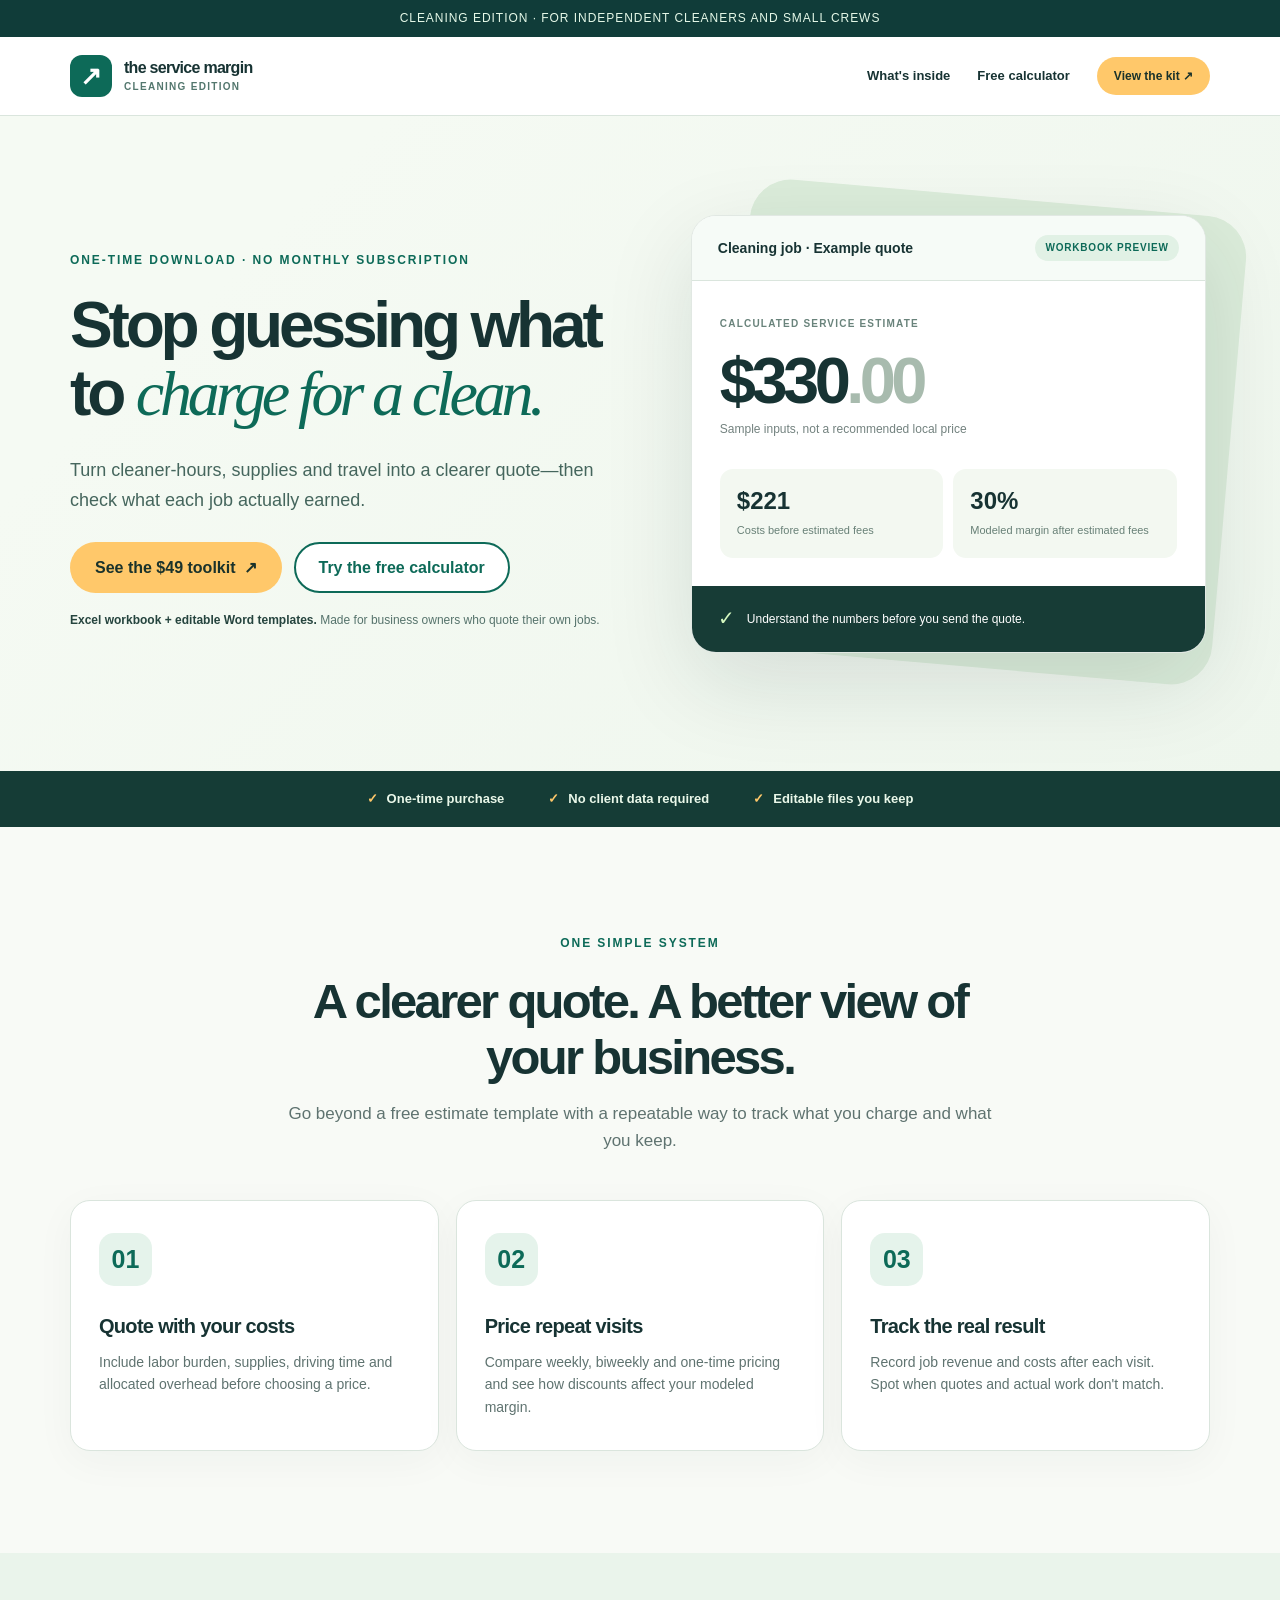
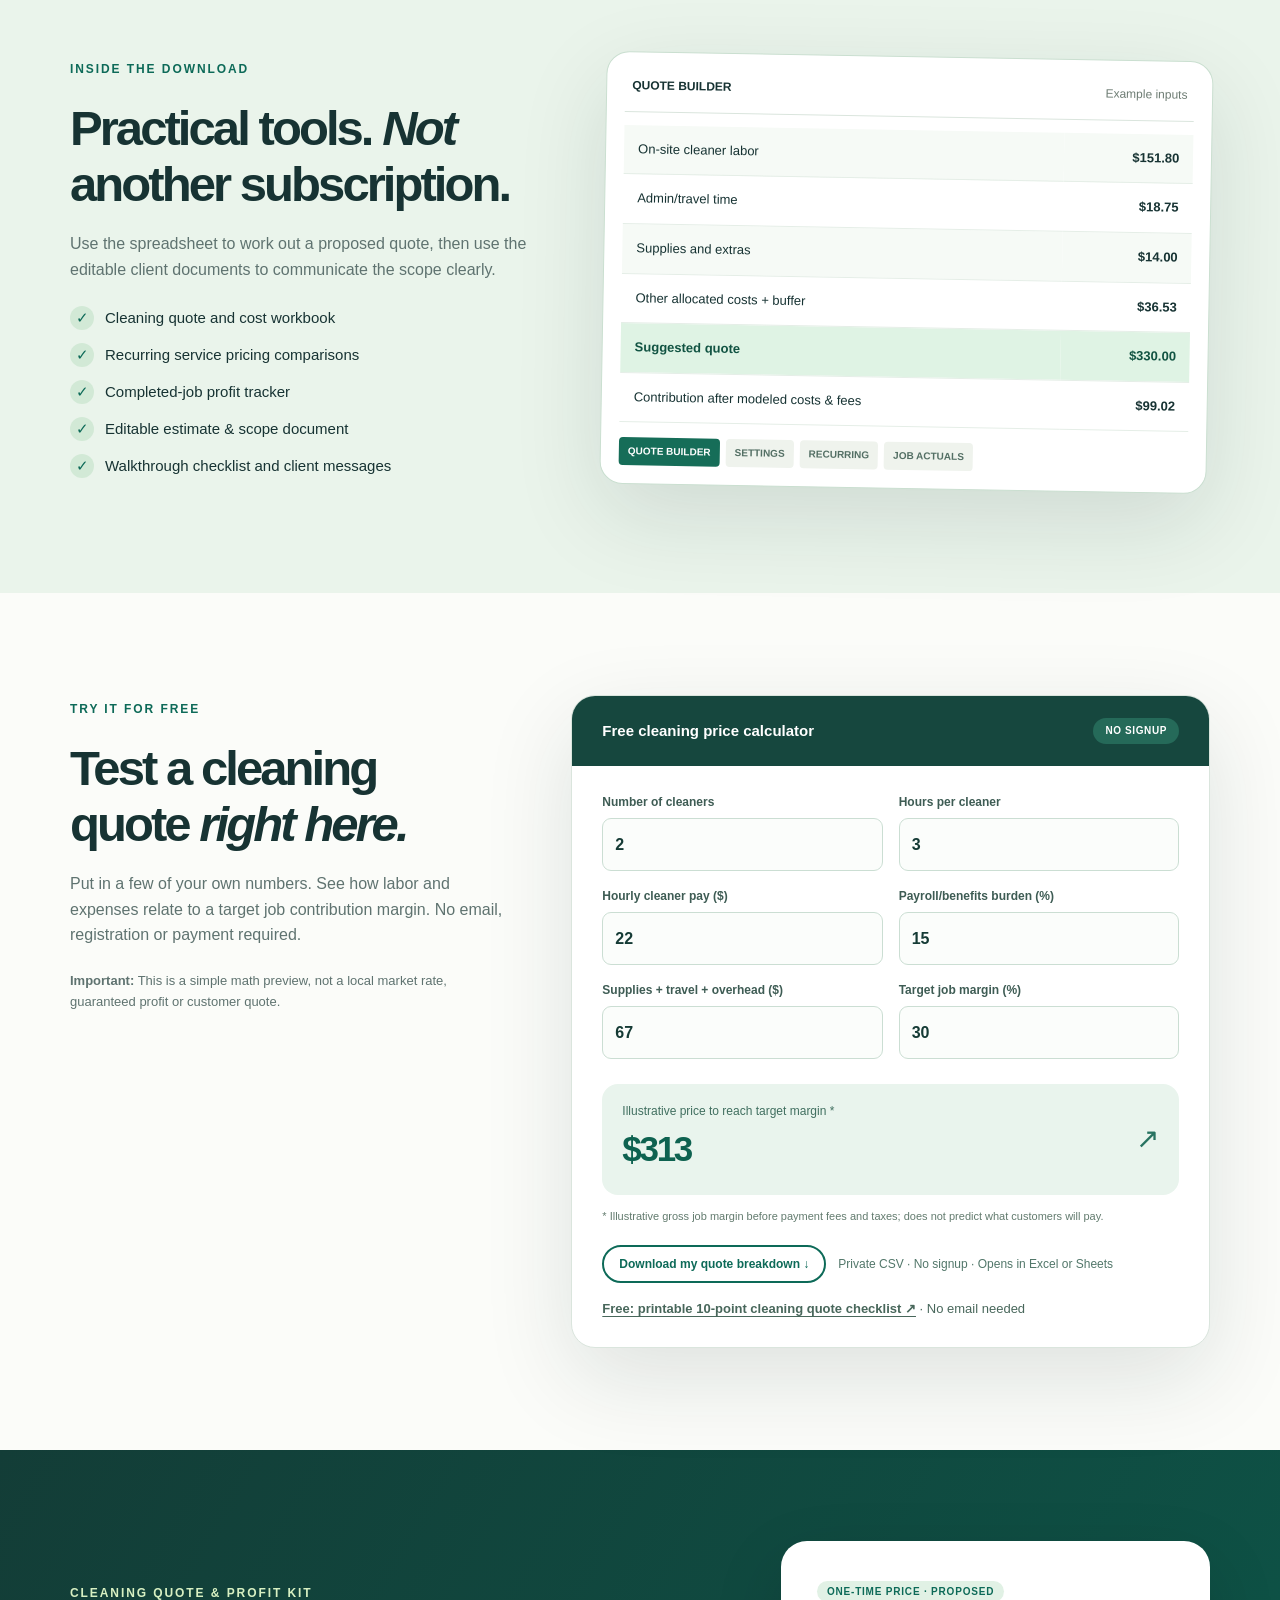
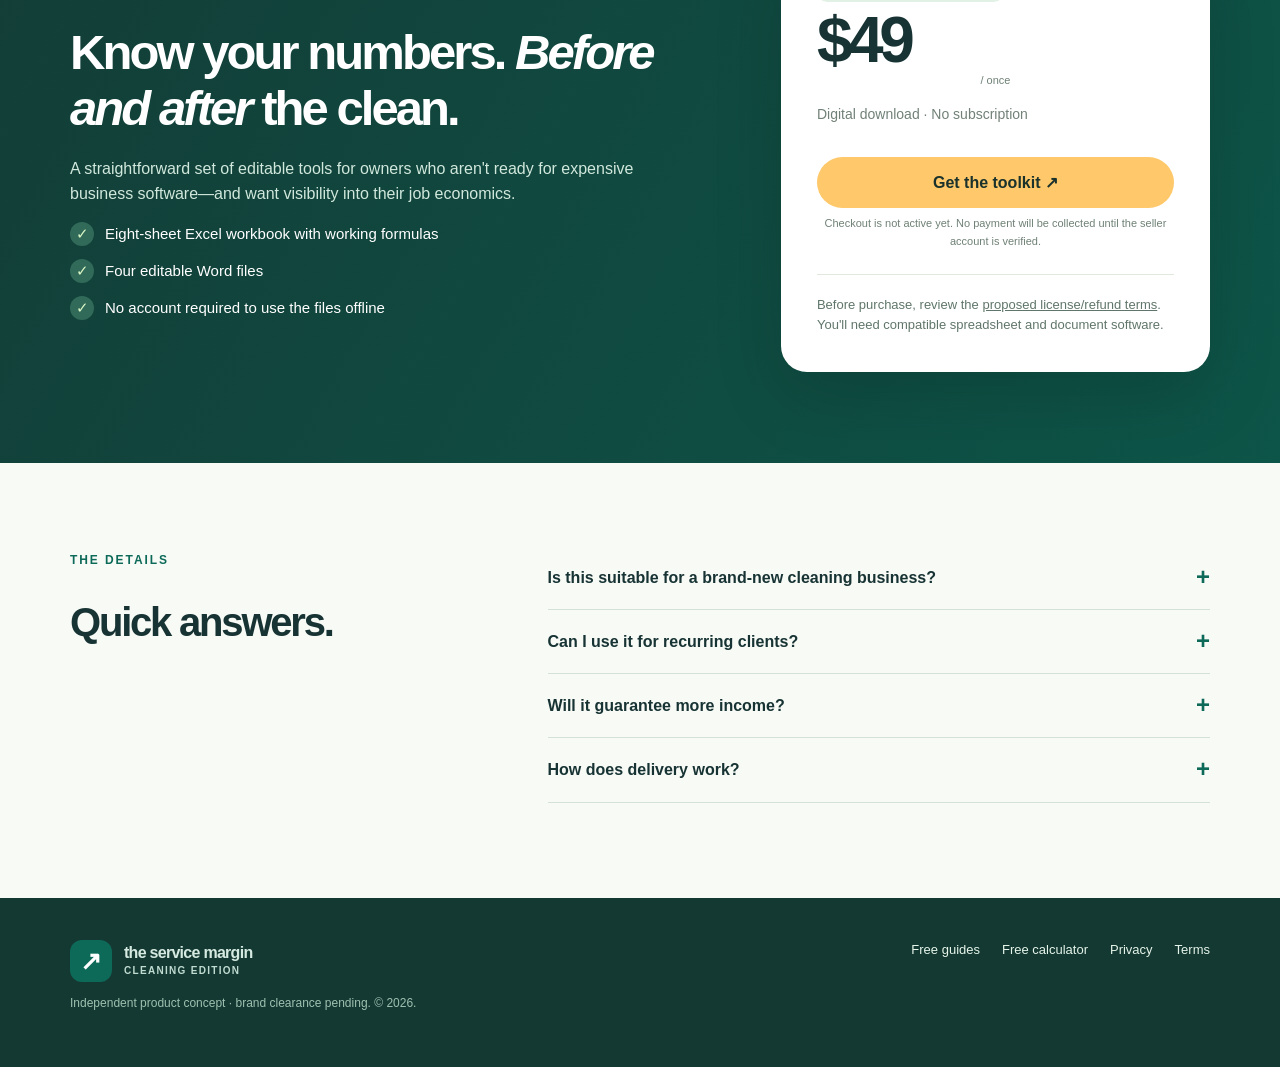
==== commit 638a523d: "Clarify sample margin accounts for modeled payment fees" ====
--- a/index.html
+++ b/index.html
@@ -7,7 +7,7 @@
 <header class="nav"><div class="wrap nav-inner"><a class="logo" href="index.html" aria-label="The Service Margin home"><span class="logo-mark">↗</span><span>the service margin<small>CLEANING EDITION</small></span></a><nav class="nav-links" aria-label="Main navigation"><a href="#inside">What's inside</a><a href="#calculator">Free calculator</a><a class="btn btn-primary small-btn" href="#toolkit">View the kit ↗</a></nav></div></header>
 <main id="main">
 <section class="hero"><div class="wrap hero-grid"><div><span class="eyebrow">ONE-TIME DOWNLOAD · NO MONTHLY SUBSCRIPTION</span><h1>Stop guessing what to <em>charge for a clean.</em></h1><p>Turn cleaner-hours, supplies and travel into a clearer quote—then check what each job actually earned.</p><div class="hero-actions"><a href="#toolkit" class="btn btn-primary">See the $49 toolkit <span aria-hidden="true">↗</span></a><a class="btn btn-outline" href="#calculator">Try the free calculator</a></div><div class="hero-note"><strong>Excel workbook + editable Word templates.</strong> Made for business owners who quote their own jobs.</div></div>
-<div class="mock-wrap"><div class="mock-bg" aria-hidden="true"></div><div class="mock-card" role="img" aria-label="Illustration of the job quote and margin outputs provided by the toolkit. All numbers shown are hypothetical examples."><div class="mock-header"><b>Cleaning job · Example quote</b><span class="pill">WORKBOOK PREVIEW</span></div><div class="mock-body"><span class="mock-label">Calculated service estimate</span><div class="mock-amount">$330<span style="color:#a8bbae">.00</span></div><div class="mock-caption">Sample inputs, not a recommended local price</div><div class="mock-split"><div class="mock-stat"><b>$221</b><span>Estimated costs</span></div><div class="mock-stat"><b>30%</b><span>Modeled contribution margin</span></div></div></div><div class="mock-bottom"><span>✓</span>Understand the numbers before you send the quote.</div></div></div></div></section>
+<div class="mock-wrap"><div class="mock-bg" aria-hidden="true"></div><div class="mock-card" role="img" aria-label="Illustration of the job quote and margin outputs provided by the toolkit. All numbers shown are hypothetical examples."><div class="mock-header"><b>Cleaning job · Example quote</b><span class="pill">WORKBOOK PREVIEW</span></div><div class="mock-body"><span class="mock-label">Calculated service estimate</span><div class="mock-amount">$330<span style="color:#a8bbae">.00</span></div><div class="mock-caption">Sample inputs, not a recommended local price</div><div class="mock-split"><div class="mock-stat"><b>$221</b><span>Costs before estimated fees</span></div><div class="mock-stat"><b>30%</b><span>Modeled margin after estimated fees</span></div></div></div><div class="mock-bottom"><span>✓</span>Understand the numbers before you send the quote.</div></div></div></div></section>
 <div class="trustline"><div class="wrap trust-inner"><span>One-time purchase</span><span>No client data required</span><span>Editable files you keep</span></div></div>
 <section class="section" id="benefits"><div class="wrap"><div class="section-head"><span class="eyebrow">ONE SIMPLE SYSTEM</span><h2>A clearer quote. A better view of your business.</h2><p>Go beyond a free estimate template with a repeatable way to track what you charge and what you keep.</p></div><div class="three"><article class="benefit"><div class="ico" aria-hidden="true">01</div><h3>Quote with your costs</h3><p>Include labor burden, supplies, driving time and allocated overhead before choosing a price.</p></article><article class="benefit"><div class="ico" aria-hidden="true">02</div><h3>Price repeat visits</h3><p>Compare weekly, biweekly and one-time pricing and see how discounts affect your modeled margin.</p></article><article class="benefit"><div class="ico" aria-hidden="true">03</div><h3>Track the real result</h3><p>Record job revenue and costs after each visit. Spot when quotes and actual work don't match.</p></article></div></div></section>
 <section class="section preview-section" id="inside"><div class="wrap preview-grid"><div><span class="eyebrow">INSIDE THE DOWNLOAD</span><h2>Practical tools. <em>Not</em> another subscription.</h2><p>Use the spreadsheet to work out a proposed quote, then use the editable client documents to communicate the scope clearly.</p><ul class="what"><li>Cleaning quote and cost workbook</li><li>Recurring service pricing comparisons</li><li>Completed-job profit tracker</li><li>Editable estimate & scope document</li><li>Walkthrough checklist and client messages</li></ul></div><div class="sheet-preview" aria-label="Workbook illustrative preview"><div class="sheet-bar"><strong>QUOTE BUILDER</strong><span>Example inputs</span></div><table class="sheet-table"><tbody><tr><td>On-site cleaner labor</td><td>$151.80</td></tr><tr><td>Admin/travel time</td><td>$18.75</td></tr><tr><td>Supplies and extras</td><td>$14.00</td></tr><tr><td>Other allocated costs + buffer</td><td>$36.53</td></tr><tr class="outcome"><td>Suggested quote</td><td>$330.00</td></tr><tr><td>Contribution after modeled costs & fees</td><td>$99.02</td></tr></tbody></table><div class="sheet-tabs"><span class="active">QUOTE BUILDER</span><span>SETTINGS</span><span>RECURRING</span><span>JOB ACTUALS</span></div></div></div></section>
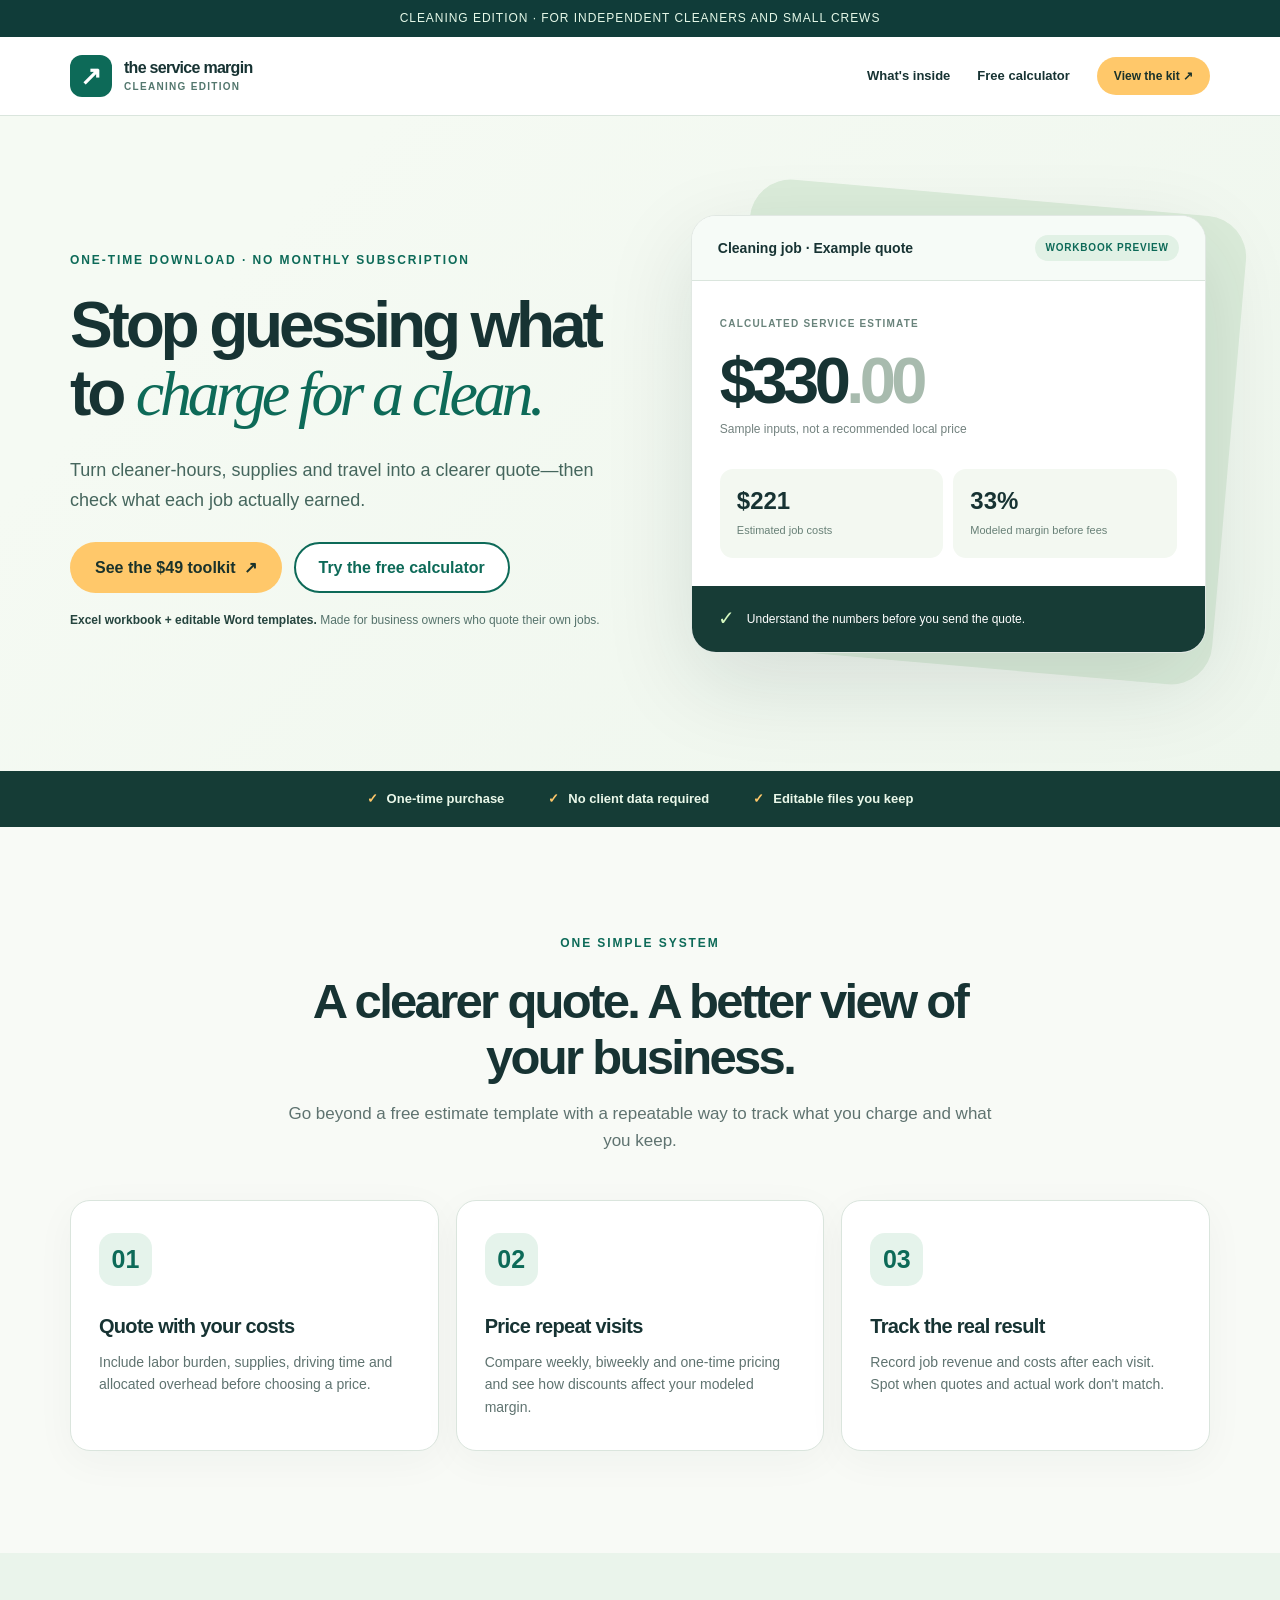
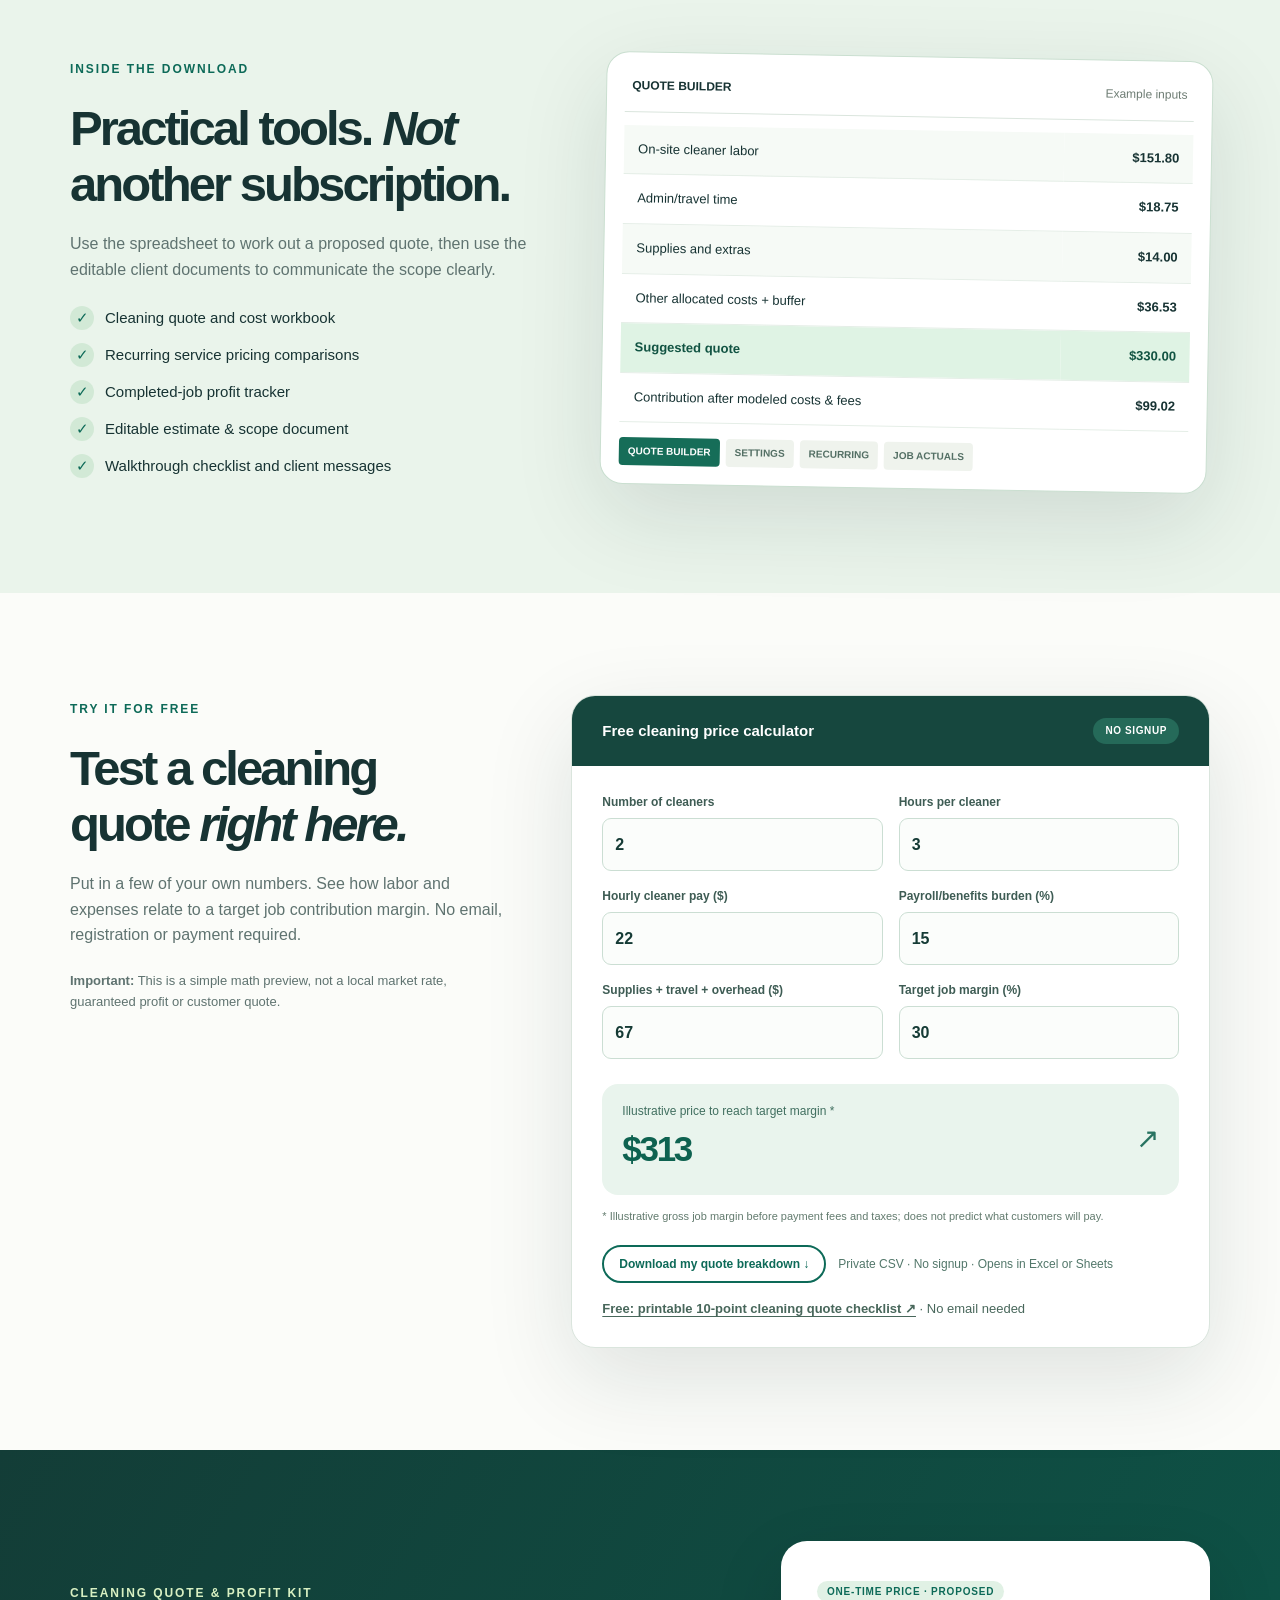
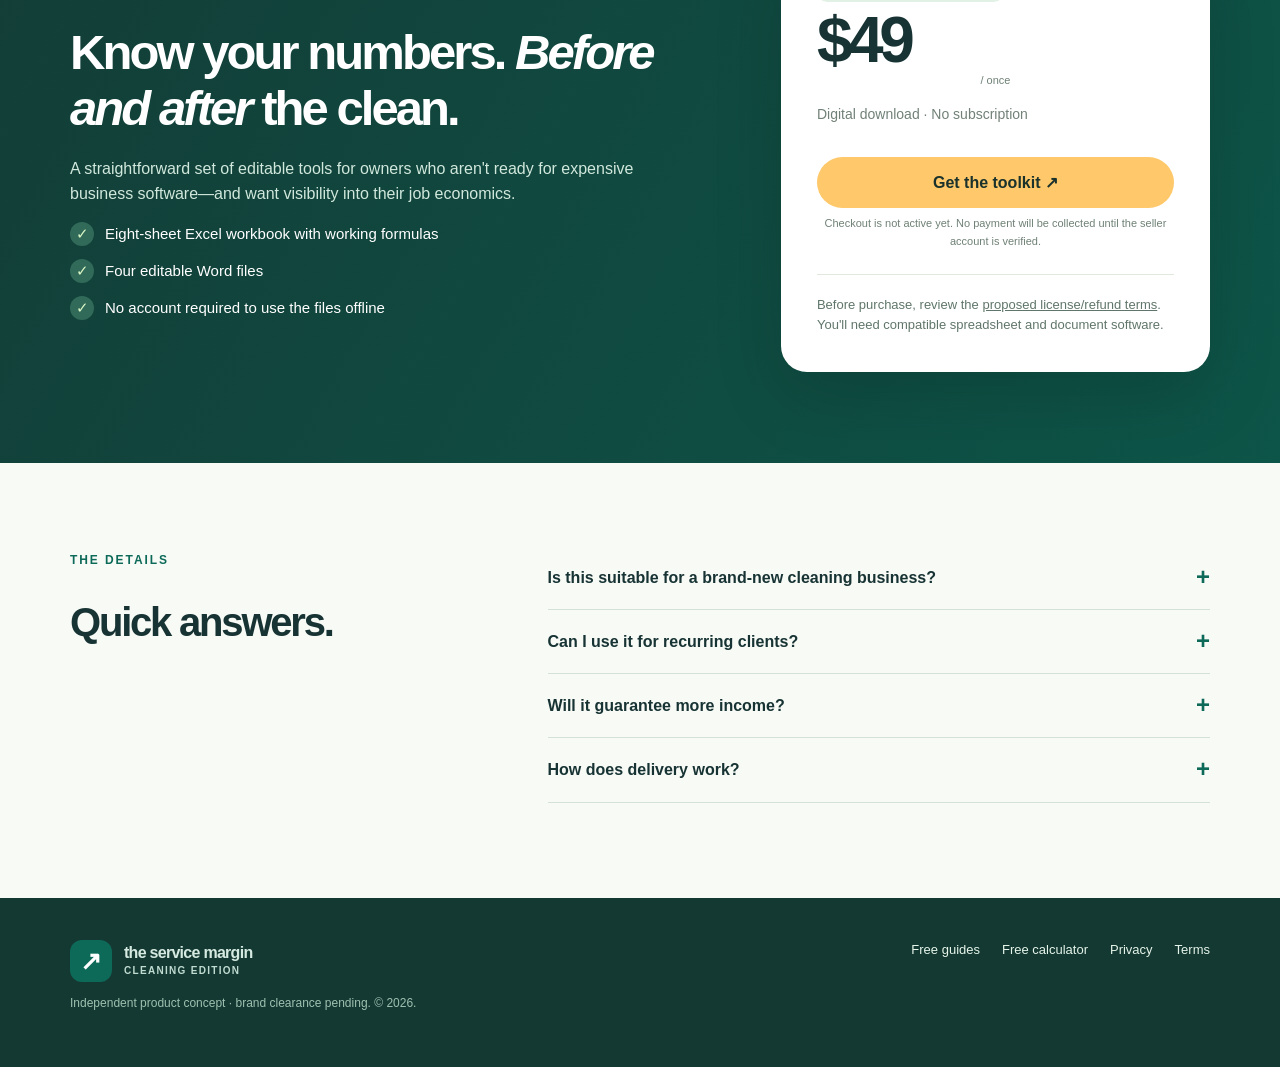
==== commit f096cc8c: "Separate validated Payhip checkout gate and correct sample contribution-margin math" ====
--- a/index.html
+++ b/index.html
@@ -7,7 +7,7 @@
 <header class="nav"><div class="wrap nav-inner"><a class="logo" href="index.html" aria-label="The Service Margin home"><span class="logo-mark">↗</span><span>the service margin<small>CLEANING EDITION</small></span></a><nav class="nav-links" aria-label="Main navigation"><a href="#inside">What's inside</a><a href="#calculator">Free calculator</a><a class="btn btn-primary small-btn" href="#toolkit">View the kit ↗</a></nav></div></header>
 <main id="main">
 <section class="hero"><div class="wrap hero-grid"><div><span class="eyebrow">ONE-TIME DOWNLOAD · NO MONTHLY SUBSCRIPTION</span><h1>Stop guessing what to <em>charge for a clean.</em></h1><p>Turn cleaner-hours, supplies and travel into a clearer quote—then check what each job actually earned.</p><div class="hero-actions"><a href="#toolkit" class="btn btn-primary">See the $49 toolkit <span aria-hidden="true">↗</span></a><a class="btn btn-outline" href="#calculator">Try the free calculator</a></div><div class="hero-note"><strong>Excel workbook + editable Word templates.</strong> Made for business owners who quote their own jobs.</div></div>
-<div class="mock-wrap"><div class="mock-bg" aria-hidden="true"></div><div class="mock-card" role="img" aria-label="Illustration of the job quote and margin outputs provided by the toolkit. All numbers shown are hypothetical examples."><div class="mock-header"><b>Cleaning job · Example quote</b><span class="pill">WORKBOOK PREVIEW</span></div><div class="mock-body"><span class="mock-label">Calculated service estimate</span><div class="mock-amount">$330<span style="color:#a8bbae">.00</span></div><div class="mock-caption">Sample inputs, not a recommended local price</div><div class="mock-split"><div class="mock-stat"><b>$221</b><span>Costs before estimated fees</span></div><div class="mock-stat"><b>30%</b><span>Modeled margin after estimated fees</span></div></div></div><div class="mock-bottom"><span>✓</span>Understand the numbers before you send the quote.</div></div></div></div></section>
+<div class="mock-wrap"><div class="mock-bg" aria-hidden="true"></div><div class="mock-card" role="img" aria-label="Illustration of the job quote and margin outputs provided by the toolkit. All numbers shown are hypothetical examples."><div class="mock-header"><b>Cleaning job · Example quote</b><span class="pill">WORKBOOK PREVIEW</span></div><div class="mock-body"><span class="mock-label">Calculated service estimate</span><div class="mock-amount">$330<span style="color:#a8bbae">.00</span></div><div class="mock-caption">Sample inputs, not a recommended local price</div><div class="mock-split"><div class="mock-stat"><b>$221</b><span>Estimated job costs</span></div><div class="mock-stat"><b>33%</b><span>Modeled margin before fees</span></div></div></div><div class="mock-bottom"><span>✓</span>Understand the numbers before you send the quote.</div></div></div></div></section>
 <div class="trustline"><div class="wrap trust-inner"><span>One-time purchase</span><span>No client data required</span><span>Editable files you keep</span></div></div>
 <section class="section" id="benefits"><div class="wrap"><div class="section-head"><span class="eyebrow">ONE SIMPLE SYSTEM</span><h2>A clearer quote. A better view of your business.</h2><p>Go beyond a free estimate template with a repeatable way to track what you charge and what you keep.</p></div><div class="three"><article class="benefit"><div class="ico" aria-hidden="true">01</div><h3>Quote with your costs</h3><p>Include labor burden, supplies, driving time and allocated overhead before choosing a price.</p></article><article class="benefit"><div class="ico" aria-hidden="true">02</div><h3>Price repeat visits</h3><p>Compare weekly, biweekly and one-time pricing and see how discounts affect your modeled margin.</p></article><article class="benefit"><div class="ico" aria-hidden="true">03</div><h3>Track the real result</h3><p>Record job revenue and costs after each visit. Spot when quotes and actual work don't match.</p></article></div></div></section>
 <section class="section preview-section" id="inside"><div class="wrap preview-grid"><div><span class="eyebrow">INSIDE THE DOWNLOAD</span><h2>Practical tools. <em>Not</em> another subscription.</h2><p>Use the spreadsheet to work out a proposed quote, then use the editable client documents to communicate the scope clearly.</p><ul class="what"><li>Cleaning quote and cost workbook</li><li>Recurring service pricing comparisons</li><li>Completed-job profit tracker</li><li>Editable estimate & scope document</li><li>Walkthrough checklist and client messages</li></ul></div><div class="sheet-preview" aria-label="Workbook illustrative preview"><div class="sheet-bar"><strong>QUOTE BUILDER</strong><span>Example inputs</span></div><table class="sheet-table"><tbody><tr><td>On-site cleaner labor</td><td>$151.80</td></tr><tr><td>Admin/travel time</td><td>$18.75</td></tr><tr><td>Supplies and extras</td><td>$14.00</td></tr><tr><td>Other allocated costs + buffer</td><td>$36.53</td></tr><tr class="outcome"><td>Suggested quote</td><td>$330.00</td></tr><tr><td>Contribution after modeled costs & fees</td><td>$99.02</td></tr></tbody></table><div class="sheet-tabs"><span class="active">QUOTE BUILDER</span><span>SETTINGS</span><span>RECURRING</span><span>JOB ACTUALS</span></div></div></div></section>
@@ -18,11 +18,5 @@
 <section class="faq"><div class="wrap faq-grid"><div><span class="eyebrow">THE DETAILS</span><h2>Quick answers.</h2></div><div class="faqs"><details><summary>Is this suitable for a brand-new cleaning business?</summary><p>It is designed for solo residential cleaners and small crews familiar with editing spreadsheets. You must enter your own real costs; example numbers are not local market guidance.</p></details><details><summary>Can I use it for recurring clients?</summary><p>Yes. The recurring sheet lets you model weekly, biweekly and four-weekly pricing and the effect of discounts. It does not schedule visits or process payments.</p></details><details><summary>Will it guarantee more income?</summary><p>No. It helps organize assumptions and track results. Profit and sales depend on your market, cost structure, execution and actual demand.</p></details><details><summary>How does delivery work?</summary><p>Once checkout is approved and activated, a third-party digital seller can handle payment and automated access to the download. Sales are currently disabled.</p></details></div></div></section></main>
 <footer class="footer"><div class="wrap footer-grid"><div><div class="logo"><span class="logo-mark">↗</span><span>the service margin<small style="color:#c0dbd0">CLEANING EDITION</small></span></div><p>Independent product concept · brand clearance pending. © 2026.</p></div><div class="footer-links"><a href="guides.html">Free guides</a><a href="#calculator">Free calculator</a><a href="privacy.html">Privacy</a><a href="terms.html">Terms</a></div></div></footer>
 <div class="dialog" id="checkout-dialog" hidden role="dialog" aria-modal="true" aria-labelledby="dialog-title"><div class="dialog-card"><button type="button" class="close" id="dialog-close" aria-label="Close">×</button><span class="eyebrow">PRE-LAUNCH PREVIEW</span><h2 id="dialog-title">Checkout isn't active yet.</h2><p>The product has been prepared, but business and seller verification, final legal review, and checkout connection are still required. This preview does not collect payments.</p><button type="button" class="btn btn-green" id="dialog-okay">Understood</button></div></div>
-<script>// Seller-controlled settings. Checkout stays disabled until an approved, working seller link is set.
-window.SERVICE_MARGIN_CONFIG = {
-  checkoutUrl: "",
-  productPriceUsd: 49,
-  checkoutEnabled: false
-};
-</script><script>(()=>{'use strict';const $=id=>document.getElementById(id);const fields=['crew','hours','wage','burden','other','margin'];const money=x=>new Intl.NumberFormat('en-US',{style:'currency',currency:'USD',maximumFractionDigits:0}).format(x);function calc(){let a={};for(const k of fields){const el=$(k),n=Number(el.value);if(el.value.trim()===''||!Number.isFinite(n)||n<Number(el.min||0)||n>Number(el.max||1e9)){ $('quote-result').textContent='Check inputs';$('calculator-note').textContent='Enter valid numbers in all fields.';return;}a[k]=n;}const floor=a.crew*a.hours*a.wage*(1+a.burden/100)+a.other;const target=floor/(1-a.margin/100);$('quote-result').textContent=Number.isFinite(target)?money(target):'—';$('calculator-note').textContent='* Illustrative gross job margin before payment fees and taxes; does not predict what customers will pay.';}for(const id of fields)$(id).addEventListener('input',calc);calc();const dialog=$('checkout-dialog'),btn=$('checkout-button'),cfg=window.SERVICE_MARGIN_CONFIG||{};function open(){dialog.hidden=false;$('dialog-close').focus();}function close(){dialog.hidden=true;btn.focus();}btn.addEventListener('click',()=>{if(cfg.checkoutEnabled&&typeof cfg.checkoutUrl==='string'&&/^https:\/\//i.test(cfg.checkoutUrl)){location.href=cfg.checkoutUrl;}else open();});$('dialog-close').addEventListener('click',close);$('dialog-okay').addEventListener('click',close);dialog.addEventListener('click',e=>{if(e.target===dialog)close();});document.addEventListener('keydown',e=>{if(e.key==='Escape'&&!dialog.hidden)close();});})();
+<script src="checkout-settings.js"></script><script>(()=>{'use strict';const $=id=>document.getElementById(id);const fields=['crew','hours','wage','burden','other','margin'];const money=x=>new Intl.NumberFormat('en-US',{style:'currency',currency:'USD',maximumFractionDigits:0}).format(x);function calc(){let a={};for(const k of fields){const el=$(k),n=Number(el.value);if(el.value.trim()===''||!Number.isFinite(n)||n<Number(el.min||0)||n>Number(el.max||1e9)){ $('quote-result').textContent='Check inputs';$('calculator-note').textContent='Enter valid numbers in all fields.';return;}a[k]=n;}const floor=a.crew*a.hours*a.wage*(1+a.burden/100)+a.other;const target=floor/(1-a.margin/100);$('quote-result').textContent=Number.isFinite(target)?money(target):'—';$('calculator-note').textContent='* Illustrative gross job margin before payment fees and taxes; does not predict what customers will pay.';}for(const id of fields)$(id).addEventListener('input',calc);calc();const dialog=$('checkout-dialog'),btn=$('checkout-button'),cfg=window.SERVICE_MARGIN_CONFIG||{};function open(){dialog.hidden=false;$('dialog-close').focus();}function close(){dialog.hidden=true;btn.focus();}btn.addEventListener('click',()=>{const link=typeof cfg.checkoutUrl==='string'?cfg.checkoutUrl:'';let allowed=false;try{const u=new URL(link);allowed=u.protocol==='https:'&&(u.hostname==='payhip.com'||u.hostname==='www.payhip.com')&&u.pathname.startsWith('/b/');}catch(e){}if(cfg.checkoutEnabled&&cfg.provider==='payhip'&&cfg.productPriceUsd===49&&allowed){location.href=link;}else open();});$('dialog-close').addEventListener('click',close);$('dialog-okay').addEventListener('click',close);dialog.addEventListener('click',e=>{if(e.target===dialog)close();});document.addEventListener('keydown',e=>{if(e.key==='Escape'&&!dialog.hidden)close();});})();
 </script><script defer src="quote-export.js"></script></body></html>
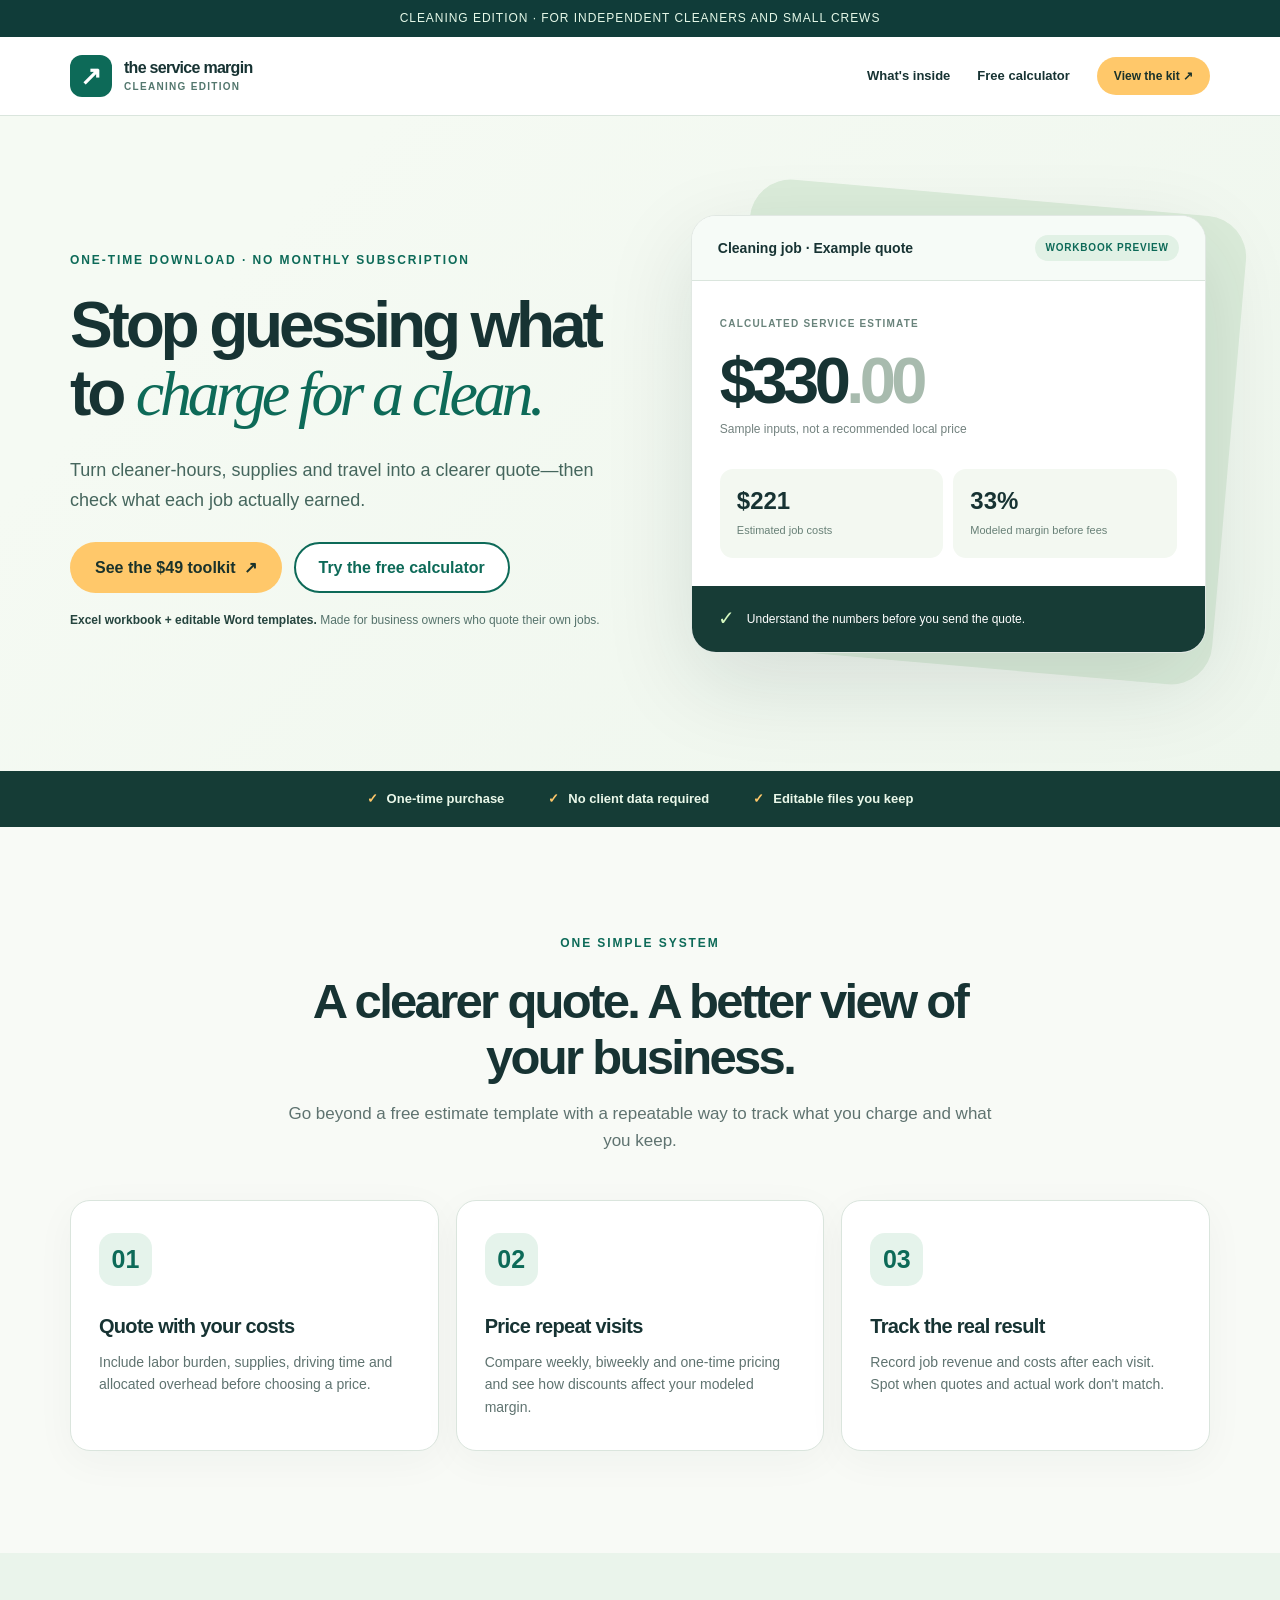
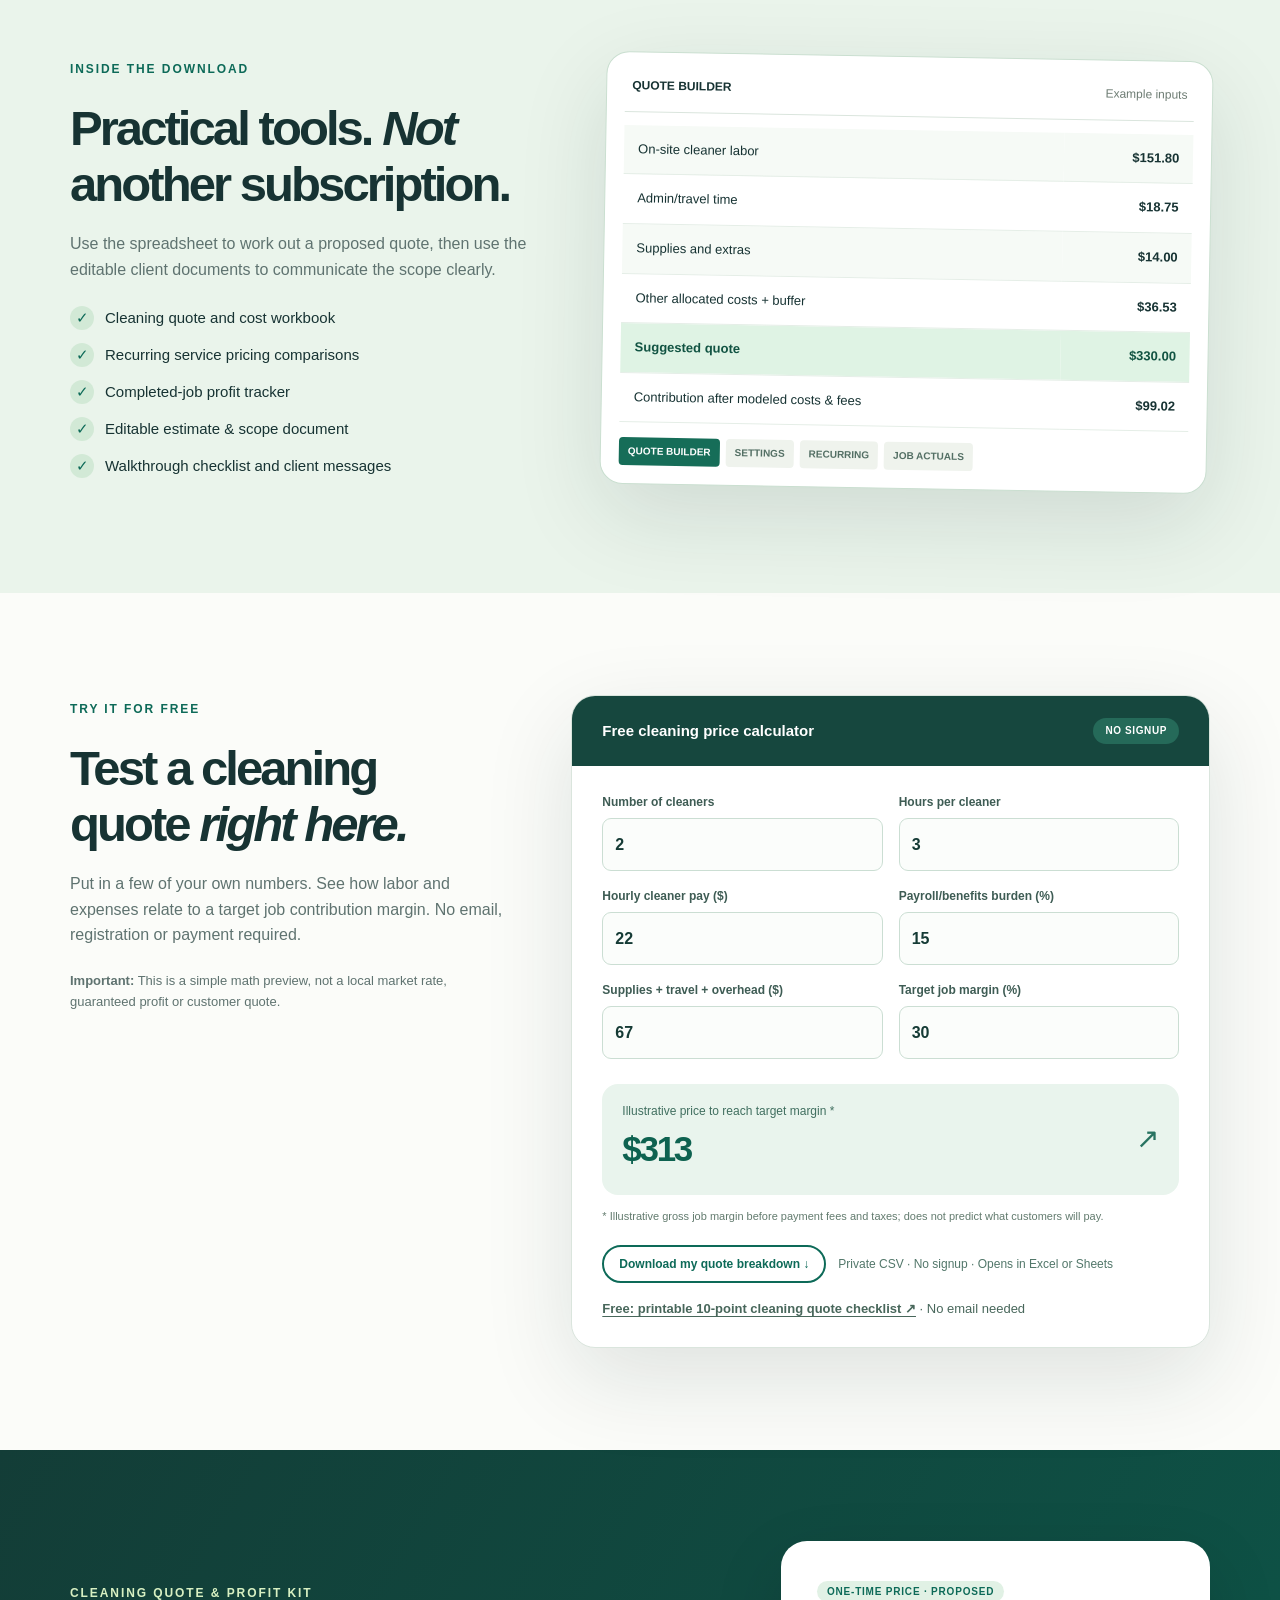
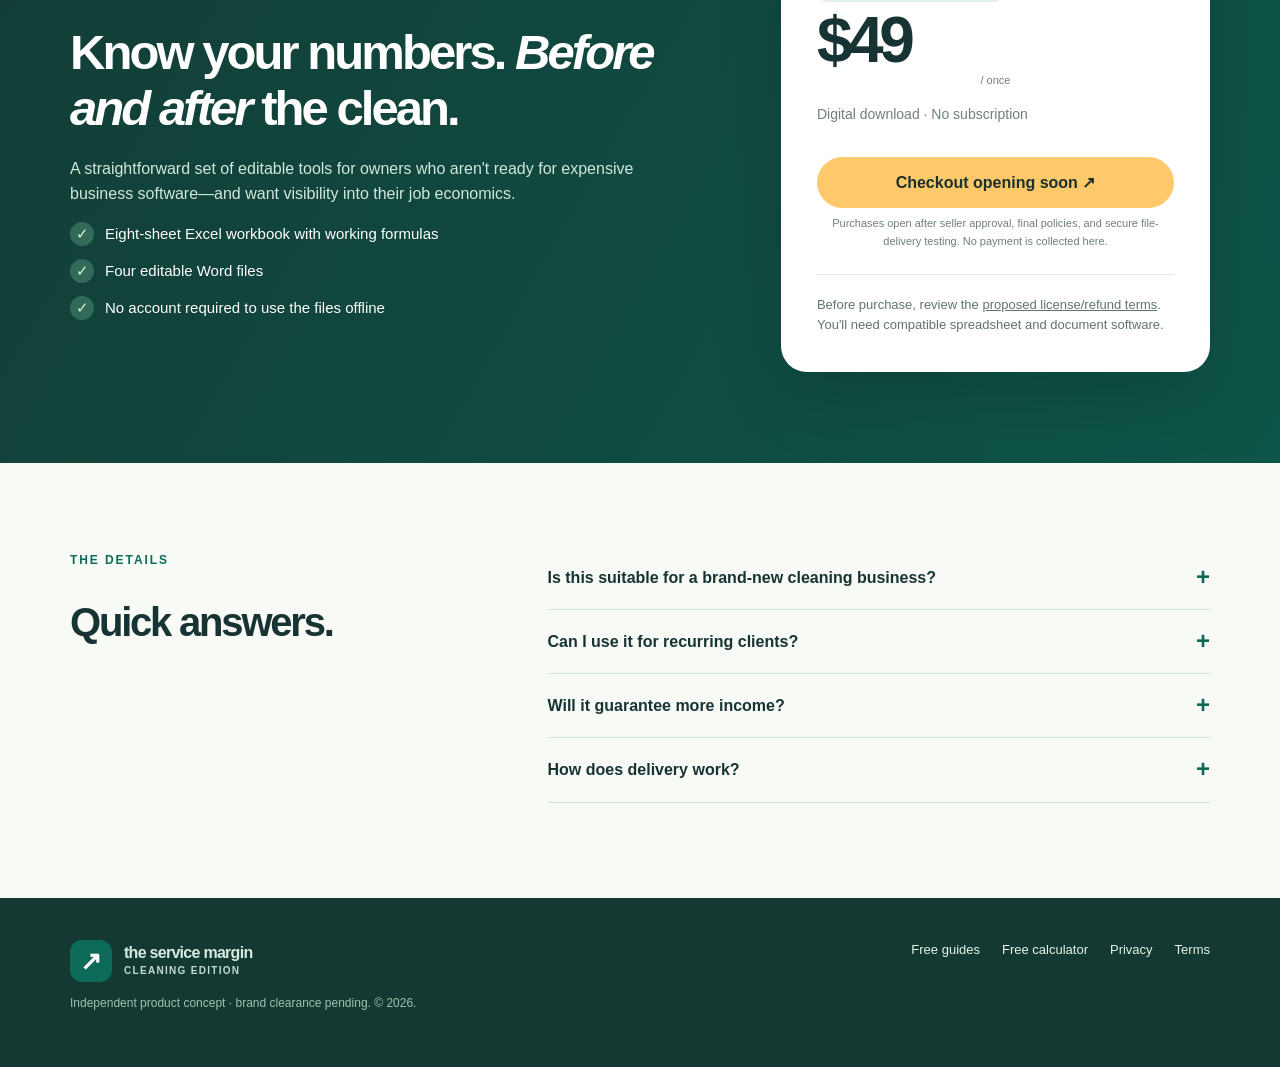
==== commit e50da540: "Honest prelaunch purchase button that converts automatically upon approved Lemon Squeezy checkout" ====
--- a/index.html
+++ b/index.html
@@ -14,9 +14,9 @@
 <section class="section calculator" id="calculator"><div class="wrap calculator-grid"><div class="calculator-copy"><span class="eyebrow">TRY IT FOR FREE</span><h2>Test a cleaning quote <em>right here.</em></h2><p>Put in a few of your own numbers. See how labor and expenses relate to a target job contribution margin. No email, registration or payment required.</p><p style="font-size:13px"><strong>Important:</strong> This is a simple math preview, not a local market rate, guaranteed profit or customer quote.</p></div><div class="calc-card"><div class="calc-card-header"><b>Free cleaning price calculator</b><small>NO SIGNUP</small></div><div class="calc-inner"><form id="calculator-form"><div class="calc-fields">
 <label>Number of cleaners<input type="number" id="crew" value="2" min="1" max="100" step="1" required></label><label>Hours per cleaner<input type="number" id="hours" value="3" min="0" max="1000" step="0.25" required></label><label>Hourly cleaner pay ($)<input type="number" id="wage" value="22" min="0" max="1000" step=".50" required></label><label>Payroll/benefits burden (%)<input type="number" id="burden" value="15" min="0" max="100" step="1" required></label><label>Supplies + travel + overhead ($)<input type="number" id="other" value="67" min="0" max="100000" step="1" required></label><label>Target job margin (%)<input type="number" id="margin" value="30" min="0" max="80" step="1" required></label>
 </div><div class="calc-callout"><div><span>Illustrative price to reach target margin *</span><strong id="quote-result" aria-live="polite">$285</strong></div><span aria-hidden="true" style="font-size:28px;color:#287361">↗</span></div><span class="calc-warn" id="calculator-note">* Excludes taxes and payment processing; enter your own local cost assumptions.</span></form><p style="font-size:13px;margin:16px 0 0;color:#48675b"><a href="cleaning-job-price-checklist.html" style="font-weight:750;text-decoration:underline;text-underline-offset:3px">Free: printable 10-point cleaning quote checklist ↗</a> · No email needed</p></div></div></div></section>
-<section class="offer" id="toolkit"><div class="wrap offer-grid"><div class="offer-copy"><span class="eyebrow">CLEANING QUOTE & PROFIT KIT</span><h2>Know your numbers. <em>Before and after</em> the clean.</h2><p>A straightforward set of editable tools for owners who aren't ready for expensive business software—and want visibility into their job economics.</p><ul class="what"><li>Eight-sheet Excel workbook with working formulas</li><li>Four editable Word files</li><li>No account required to use the files offline</li></ul></div><aside class="offer-card"><span class="pill">ONE-TIME PRICE · PROPOSED</span><div class="price">$49 <small>/ once</small></div><p class="caption">Digital download · No subscription</p><button type="button" class="btn btn-primary" id="checkout-button">Get the toolkit ↗</button><small id="checkout-caption">Checkout is not active yet. No payment will be collected until the seller account is verified.</small><div class="secondary">Before purchase, review the <a style="text-decoration:underline" href="terms.html">proposed license/refund terms</a>. You'll need compatible spreadsheet and document software.</div></aside></div></section>
+<section class="offer" id="toolkit"><div class="wrap offer-grid"><div class="offer-copy"><span class="eyebrow">CLEANING QUOTE & PROFIT KIT</span><h2>Know your numbers. <em>Before and after</em> the clean.</h2><p>A straightforward set of editable tools for owners who aren't ready for expensive business software—and want visibility into their job economics.</p><ul class="what"><li>Eight-sheet Excel workbook with working formulas</li><li>Four editable Word files</li><li>No account required to use the files offline</li></ul></div><aside class="offer-card"><span class="pill">ONE-TIME PRICE · PROPOSED</span><div class="price">$49 <small>/ once</small></div><p class="caption">Digital download · No subscription</p><button type="button" class="btn btn-primary" id="checkout-button">Checkout opening soon ↗</button><small id="checkout-caption">Purchases open after seller approval, final policies, and secure file-delivery testing. No payment is collected here.</small><div class="secondary">Before purchase, review the <a style="text-decoration:underline" href="terms.html">proposed license/refund terms</a>. You'll need compatible spreadsheet and document software.</div></aside></div></section>
 <section class="faq"><div class="wrap faq-grid"><div><span class="eyebrow">THE DETAILS</span><h2>Quick answers.</h2></div><div class="faqs"><details><summary>Is this suitable for a brand-new cleaning business?</summary><p>It is designed for solo residential cleaners and small crews familiar with editing spreadsheets. You must enter your own real costs; example numbers are not local market guidance.</p></details><details><summary>Can I use it for recurring clients?</summary><p>Yes. The recurring sheet lets you model weekly, biweekly and four-weekly pricing and the effect of discounts. It does not schedule visits or process payments.</p></details><details><summary>Will it guarantee more income?</summary><p>No. It helps organize assumptions and track results. Profit and sales depend on your market, cost structure, execution and actual demand.</p></details><details><summary>How does delivery work?</summary><p>Once checkout is approved and activated, a third-party digital seller can handle payment and automated access to the download. Sales are currently disabled.</p></details></div></div></section></main>
 <footer class="footer"><div class="wrap footer-grid"><div><div class="logo"><span class="logo-mark">↗</span><span>the service margin<small style="color:#c0dbd0">CLEANING EDITION</small></span></div><p>Independent product concept · brand clearance pending. © 2026.</p></div><div class="footer-links"><a href="guides.html">Free guides</a><a href="#calculator">Free calculator</a><a href="privacy.html">Privacy</a><a href="terms.html">Terms</a></div></div></footer>
-<div class="dialog" id="checkout-dialog" hidden role="dialog" aria-modal="true" aria-labelledby="dialog-title"><div class="dialog-card"><button type="button" class="close" id="dialog-close" aria-label="Close">×</button><span class="eyebrow">PRE-LAUNCH PREVIEW</span><h2 id="dialog-title">Checkout isn't active yet.</h2><p>The product has been prepared, but business and seller verification, final legal review, and checkout connection are still required. This preview does not collect payments.</p><button type="button" class="btn btn-green" id="dialog-okay">Understood</button></div></div>
-<script src="checkout-settings.js"></script><script>(()=>{'use strict';const $=id=>document.getElementById(id);const fields=['crew','hours','wage','burden','other','margin'];const money=x=>new Intl.NumberFormat('en-US',{style:'currency',currency:'USD',maximumFractionDigits:0}).format(x);function calc(){let a={};for(const k of fields){const el=$(k),n=Number(el.value);if(el.value.trim()===''||!Number.isFinite(n)||n<Number(el.min||0)||n>Number(el.max||1e9)){ $('quote-result').textContent='Check inputs';$('calculator-note').textContent='Enter valid numbers in all fields.';return;}a[k]=n;}const floor=a.crew*a.hours*a.wage*(1+a.burden/100)+a.other;const target=floor/(1-a.margin/100);$('quote-result').textContent=Number.isFinite(target)?money(target):'—';$('calculator-note').textContent='* Illustrative gross job margin before payment fees and taxes; does not predict what customers will pay.';}for(const id of fields)$(id).addEventListener('input',calc);calc();const dialog=$('checkout-dialog'),btn=$('checkout-button'),cfg=window.SERVICE_MARGIN_CONFIG||{};function open(){dialog.hidden=false;$('dialog-close').focus();}function close(){dialog.hidden=true;btn.focus();}btn.addEventListener('click',()=>{const link=typeof cfg.checkoutUrl==='string'?cfg.checkoutUrl:'';let allowed=false;try{const u=new URL(link);allowed=u.protocol==='https:'&&(u.hostname==='payhip.com'||u.hostname==='www.payhip.com')&&u.pathname.startsWith('/b/');}catch(e){}if(cfg.checkoutEnabled&&cfg.provider==='payhip'&&cfg.productPriceUsd===49&&allowed){location.href=link;}else open();});$('dialog-close').addEventListener('click',close);$('dialog-okay').addEventListener('click',close);dialog.addEventListener('click',e=>{if(e.target===dialog)close();});document.addEventListener('keydown',e=>{if(e.key==='Escape'&&!dialog.hidden)close();});})();
+<div class="dialog" id="checkout-dialog" hidden role="dialog" aria-modal="true" aria-labelledby="dialog-title"><div class="dialog-card"><button type="button" class="close" id="dialog-close" aria-label="Close">×</button><span class="eyebrow">PRE-LAUNCH PREVIEW</span><h2 id="dialog-title">Checkout isn't active yet.</h2><p>The $49 digital toolkit is not yet available for purchase. Lemon Squeezy live-store approval, final product review, delivery testing, and legal disclosures are required before checkout can open. No payments are collected here.</p><button type="button" class="btn btn-green" id="dialog-okay">Understood</button></div></div>
+<script src="checkout-settings.js"></script><script>(()=>{'use strict';const $=id=>document.getElementById(id);const fields=['crew','hours','wage','burden','other','margin'];const money=x=>new Intl.NumberFormat('en-US',{style:'currency',currency:'USD',maximumFractionDigits:0}).format(x);function calc(){let a={};for(const k of fields){const el=$(k),n=Number(el.value);if(el.value.trim()===''||!Number.isFinite(n)||n<Number(el.min||0)||n>Number(el.max||1e9)){ $('quote-result').textContent='Check inputs';$('calculator-note').textContent='Enter valid numbers in all fields.';return;}a[k]=n;}const floor=a.crew*a.hours*a.wage*(1+a.burden/100)+a.other;const target=floor/(1-a.margin/100);$('quote-result').textContent=Number.isFinite(target)?money(target):'—';$('calculator-note').textContent='* Illustrative gross job margin before payment fees and taxes; does not predict what customers will pay.';}for(const id of fields)$(id).addEventListener('input',calc);calc();const dialog=$('checkout-dialog'),btn=$('checkout-button'),cfg=window.SERVICE_MARGIN_CONFIG||{};const configured=(()=>{try{const u=new URL(cfg.checkoutUrl);return cfg.checkoutEnabled===true&&cfg.provider==='lemon-squeezy'&&cfg.productPriceUsd===49&&u.protocol==='https:'&&/^[a-z0-9-]+\.lemonsqueezy\.com$/i.test(u.hostname)&&/^\/checkout\/buy\/[a-z0-9-]+\/?$/i.test(u.pathname);}catch(e){return false;}})();if(configured){btn.textContent='Buy the $49 toolkit ↗';$('checkout-caption').textContent='Secure hosted checkout by Lemon Squeezy · One-time download · No subscription.';}function open(){dialog.hidden=false;$('dialog-close').focus();}function close(){dialog.hidden=true;btn.focus();}btn.addEventListener('click',()=>{const link=typeof cfg.checkoutUrl==='string'?cfg.checkoutUrl:'';let allowed=false;try{const u=new URL(link);allowed=u.protocol==='https:'&&/^[a-z0-9-]+\.lemonsqueezy\.com$/i.test(u.hostname)&&/^\/checkout\/buy\/[a-z0-9-]+\/?$/i.test(u.pathname);}catch(e){}if(cfg.checkoutEnabled&&cfg.provider==='lemon-squeezy'&&cfg.productPriceUsd===49&&allowed){location.href=link;}else open();});$('dialog-close').addEventListener('click',close);$('dialog-okay').addEventListener('click',close);dialog.addEventListener('click',e=>{if(e.target===dialog)close();});document.addEventListener('keydown',e=>{if(e.key==='Escape'&&!dialog.hidden)close();});})();
 </script><script defer src="quote-export.js"></script></body></html>
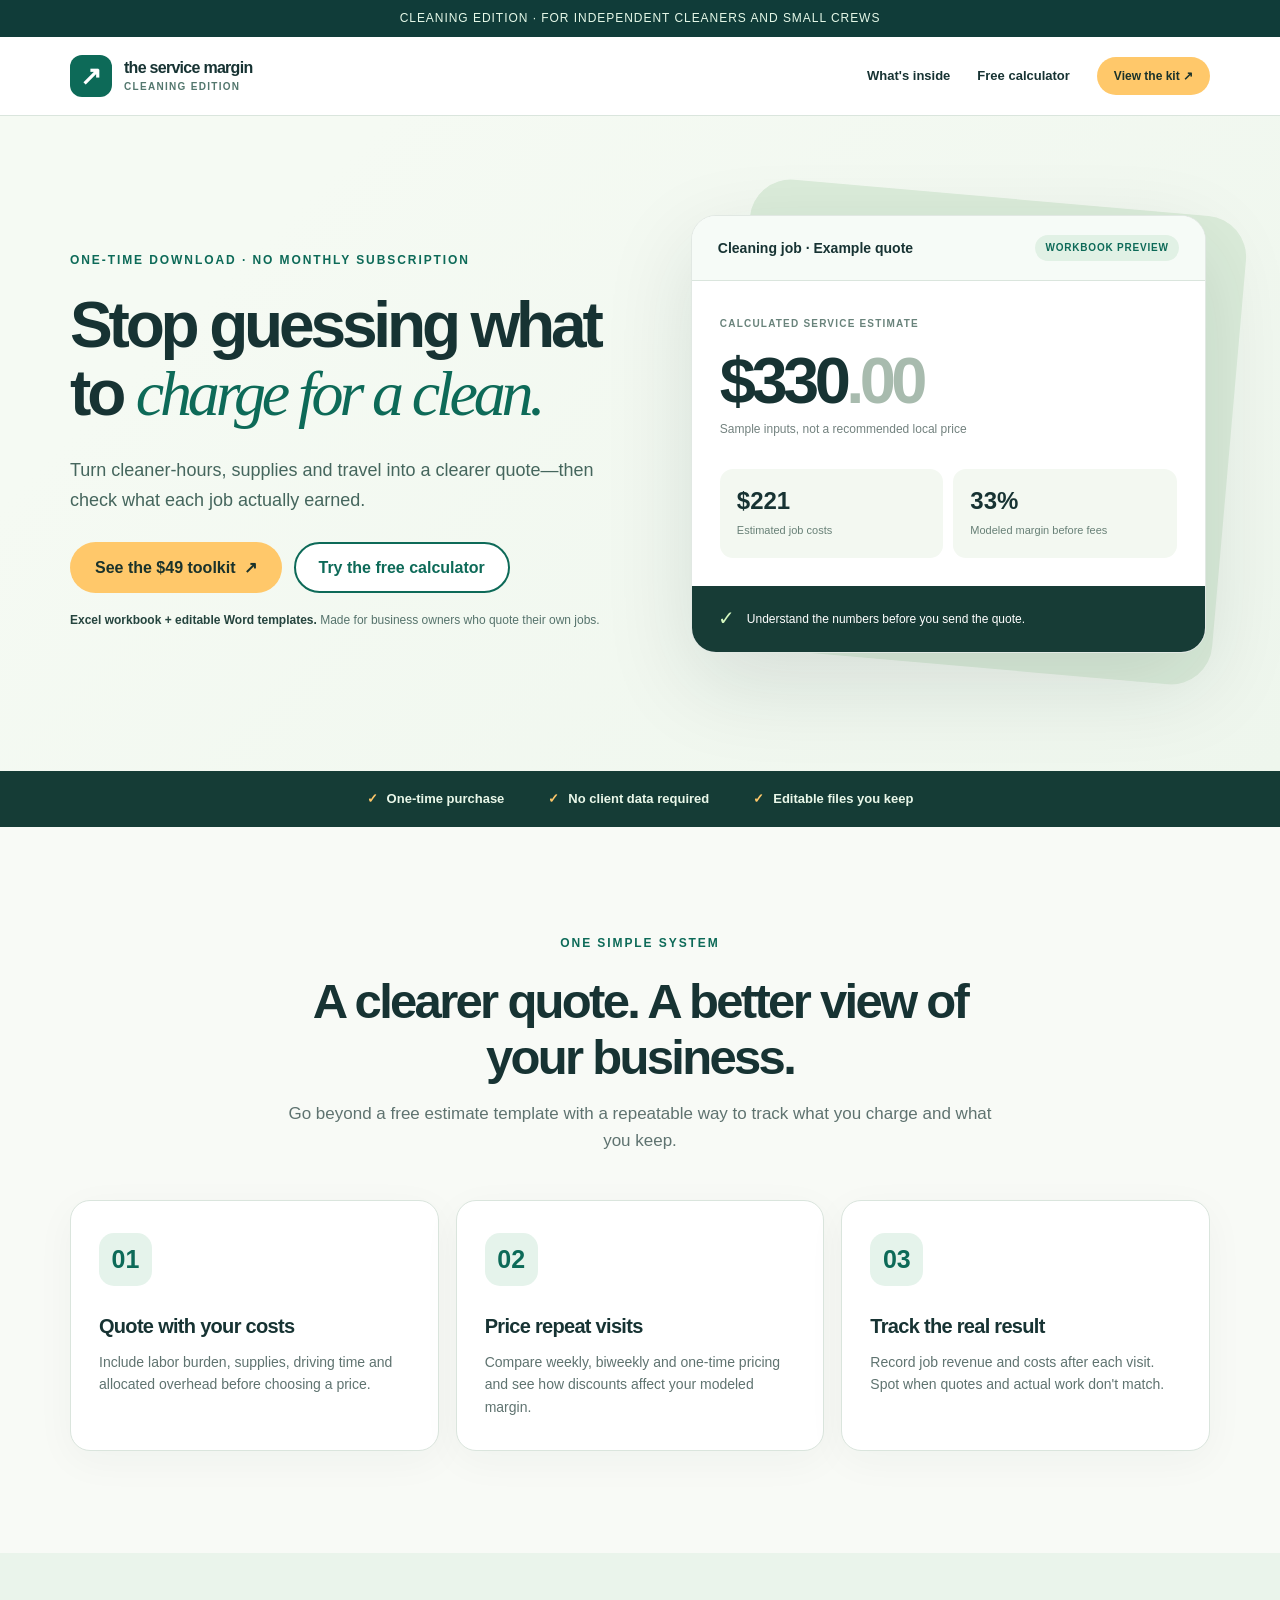
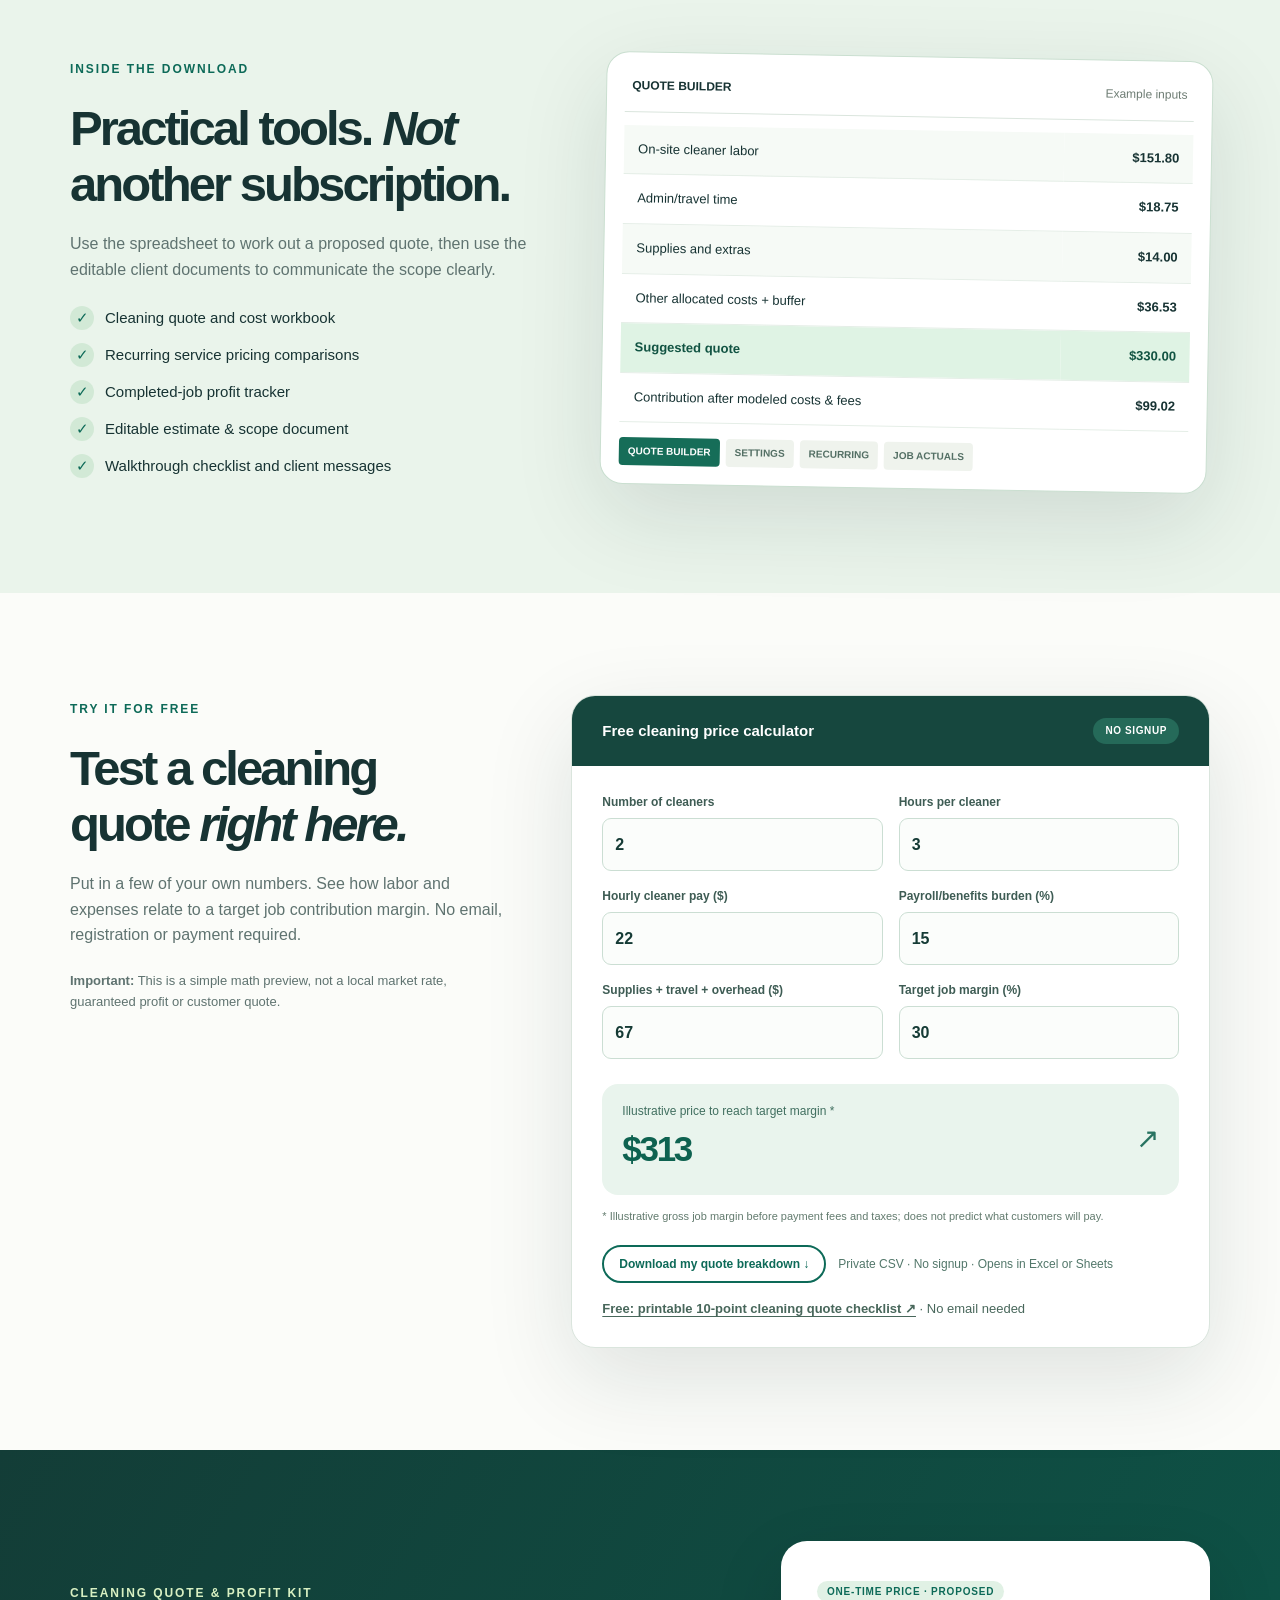
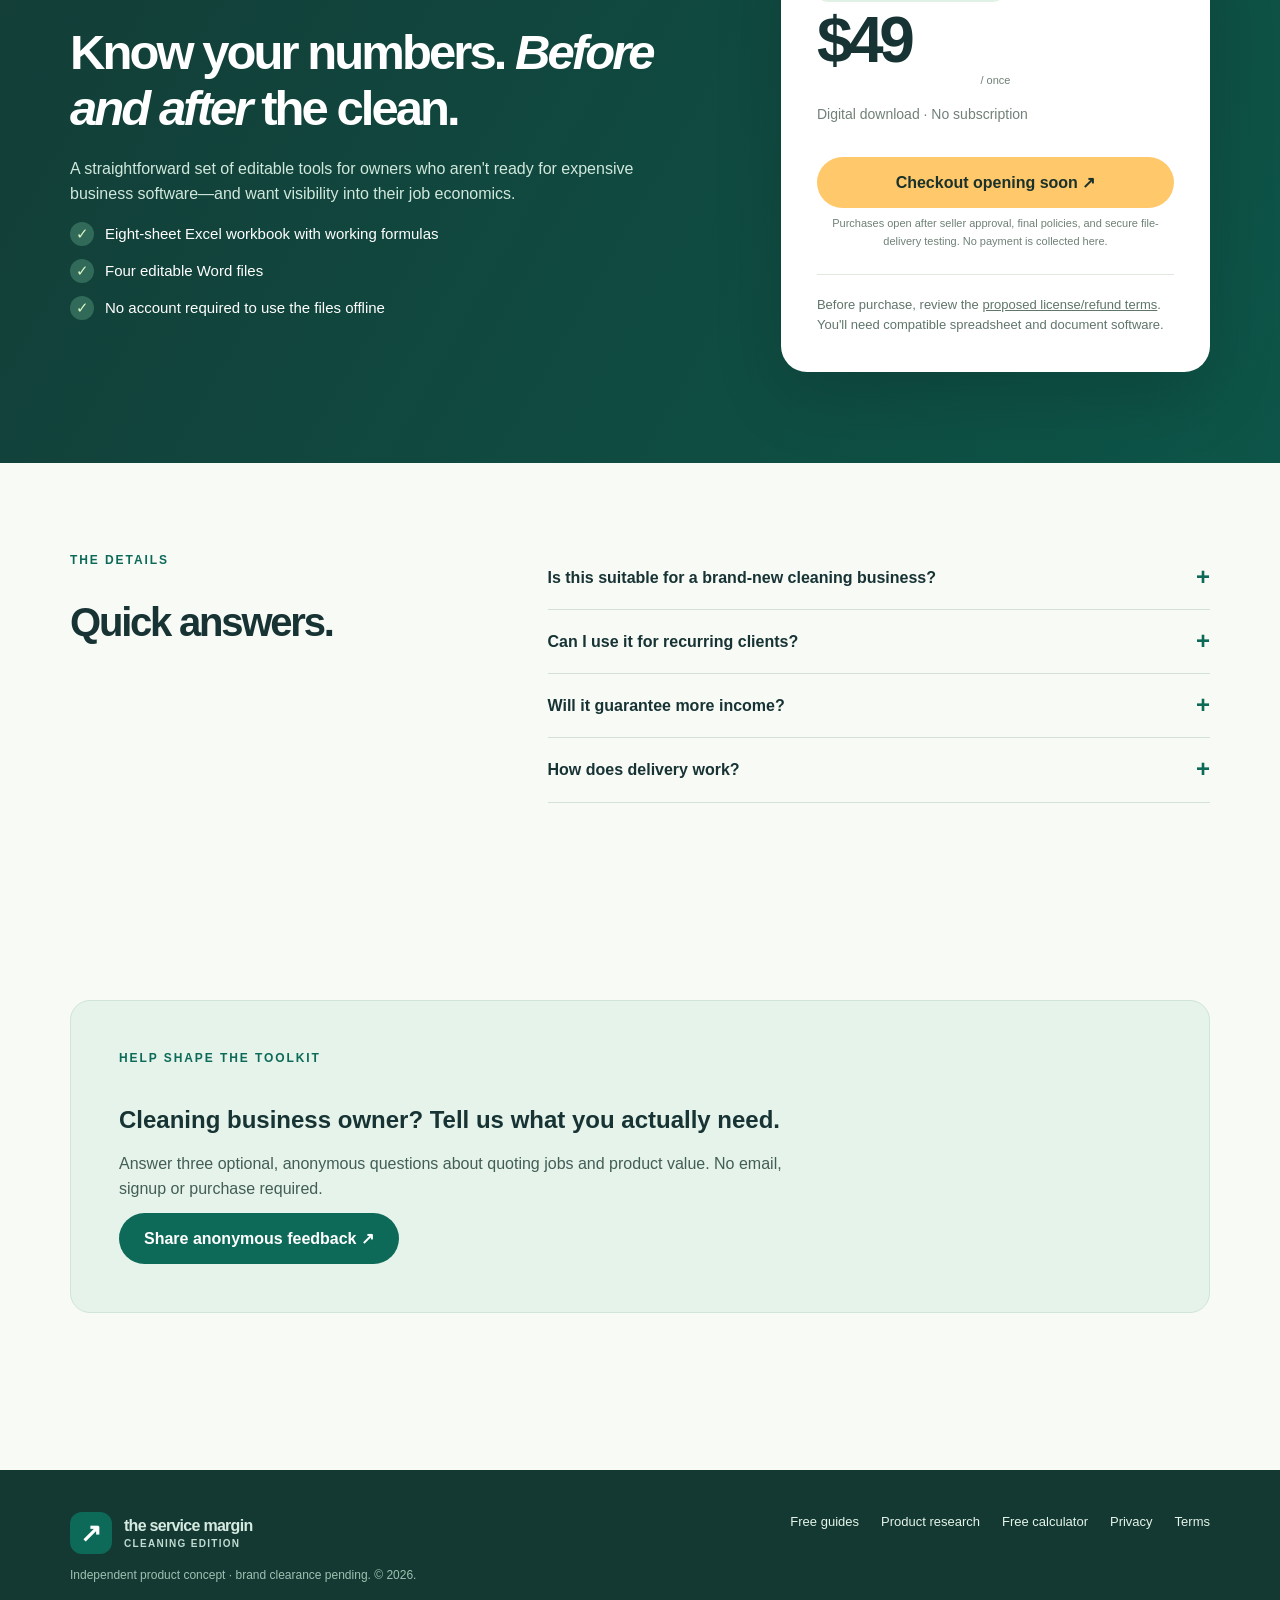
==== commit 67c9ddb1: "Add ethical no-email cleaning owner feedback route to prelaunch homepage" ====
--- a/index.html
+++ b/index.html
@@ -16,7 +16,8 @@
 </div><div class="calc-callout"><div><span>Illustrative price to reach target margin *</span><strong id="quote-result" aria-live="polite">$285</strong></div><span aria-hidden="true" style="font-size:28px;color:#287361">↗</span></div><span class="calc-warn" id="calculator-note">* Excludes taxes and payment processing; enter your own local cost assumptions.</span></form><p style="font-size:13px;margin:16px 0 0;color:#48675b"><a href="cleaning-job-price-checklist.html" style="font-weight:750;text-decoration:underline;text-underline-offset:3px">Free: printable 10-point cleaning quote checklist ↗</a> · No email needed</p></div></div></div></section>
 <section class="offer" id="toolkit"><div class="wrap offer-grid"><div class="offer-copy"><span class="eyebrow">CLEANING QUOTE & PROFIT KIT</span><h2>Know your numbers. <em>Before and after</em> the clean.</h2><p>A straightforward set of editable tools for owners who aren't ready for expensive business software—and want visibility into their job economics.</p><ul class="what"><li>Eight-sheet Excel workbook with working formulas</li><li>Four editable Word files</li><li>No account required to use the files offline</li></ul></div><aside class="offer-card"><span class="pill">ONE-TIME PRICE · PROPOSED</span><div class="price">$49 <small>/ once</small></div><p class="caption">Digital download · No subscription</p><button type="button" class="btn btn-primary" id="checkout-button">Checkout opening soon ↗</button><small id="checkout-caption">Purchases open after seller approval, final policies, and secure file-delivery testing. No payment is collected here.</small><div class="secondary">Before purchase, review the <a style="text-decoration:underline" href="terms.html">proposed license/refund terms</a>. You'll need compatible spreadsheet and document software.</div></aside></div></section>
 <section class="faq"><div class="wrap faq-grid"><div><span class="eyebrow">THE DETAILS</span><h2>Quick answers.</h2></div><div class="faqs"><details><summary>Is this suitable for a brand-new cleaning business?</summary><p>It is designed for solo residential cleaners and small crews familiar with editing spreadsheets. You must enter your own real costs; example numbers are not local market guidance.</p></details><details><summary>Can I use it for recurring clients?</summary><p>Yes. The recurring sheet lets you model weekly, biweekly and four-weekly pricing and the effect of discounts. It does not schedule visits or process payments.</p></details><details><summary>Will it guarantee more income?</summary><p>No. It helps organize assumptions and track results. Profit and sales depend on your market, cost structure, execution and actual demand.</p></details><details><summary>How does delivery work?</summary><p>Once checkout is approved and activated, a third-party digital seller can handle payment and automated access to the download. Sales are currently disabled.</p></details></div></div></section></main>
-<footer class="footer"><div class="wrap footer-grid"><div><div class="logo"><span class="logo-mark">↗</span><span>the service margin<small style="color:#c0dbd0">CLEANING EDITION</small></span></div><p>Independent product concept · brand clearance pending. © 2026.</p></div><div class="footer-links"><a href="guides.html">Free guides</a><a href="#calculator">Free calculator</a><a href="privacy.html">Privacy</a><a href="terms.html">Terms</a></div></div></footer>
+<section class="section" id="feedback"><div class="wrap" style="display:grid;grid-template-columns:minmax(0,1fr);gap:12px;background:#e5f3eb;border:1px solid #d0e4d8;border-radius:20px;padding:clamp(26px,5vw,48px);margin-bottom:55px"><span class="eyebrow">HELP SHAPE THE TOOLKIT</span><h2 style="margin:0;max-width:720px">Cleaning business owner? Tell us what you actually need.</h2><p style="max-width:710px;margin:0;color:#425e55">Answer three optional, anonymous questions about quoting jobs and product value. No email, signup or purchase required.</p><div><a class="btn btn-green" href="research.html">Share anonymous feedback ↗</a></div></div></section>
+<footer class="footer"><div class="wrap footer-grid"><div><div class="logo"><span class="logo-mark">↗</span><span>the service margin<small style="color:#c0dbd0">CLEANING EDITION</small></span></div><p>Independent product concept · brand clearance pending. © 2026.</p></div><div class="footer-links"><a href="guides.html">Free guides</a><a href="research.html">Product research</a><a href="#calculator">Free calculator</a><a href="privacy.html">Privacy</a><a href="terms.html">Terms</a></div></div></footer>
 <div class="dialog" id="checkout-dialog" hidden role="dialog" aria-modal="true" aria-labelledby="dialog-title"><div class="dialog-card"><button type="button" class="close" id="dialog-close" aria-label="Close">×</button><span class="eyebrow">PRE-LAUNCH PREVIEW</span><h2 id="dialog-title">Checkout isn't active yet.</h2><p>The $49 digital toolkit is not yet available for purchase. Lemon Squeezy live-store approval, final product review, delivery testing, and legal disclosures are required before checkout can open. No payments are collected here.</p><button type="button" class="btn btn-green" id="dialog-okay">Understood</button></div></div>
 <script src="checkout-settings.js"></script><script>(()=>{'use strict';const $=id=>document.getElementById(id);const fields=['crew','hours','wage','burden','other','margin'];const money=x=>new Intl.NumberFormat('en-US',{style:'currency',currency:'USD',maximumFractionDigits:0}).format(x);function calc(){let a={};for(const k of fields){const el=$(k),n=Number(el.value);if(el.value.trim()===''||!Number.isFinite(n)||n<Number(el.min||0)||n>Number(el.max||1e9)){ $('quote-result').textContent='Check inputs';$('calculator-note').textContent='Enter valid numbers in all fields.';return;}a[k]=n;}const floor=a.crew*a.hours*a.wage*(1+a.burden/100)+a.other;const target=floor/(1-a.margin/100);$('quote-result').textContent=Number.isFinite(target)?money(target):'—';$('calculator-note').textContent='* Illustrative gross job margin before payment fees and taxes; does not predict what customers will pay.';}for(const id of fields)$(id).addEventListener('input',calc);calc();const dialog=$('checkout-dialog'),btn=$('checkout-button'),cfg=window.SERVICE_MARGIN_CONFIG||{};const configured=(()=>{try{const u=new URL(cfg.checkoutUrl);return cfg.checkoutEnabled===true&&cfg.provider==='lemon-squeezy'&&cfg.productPriceUsd===49&&u.protocol==='https:'&&/^[a-z0-9-]+\.lemonsqueezy\.com$/i.test(u.hostname)&&/^\/checkout\/buy\/[a-z0-9-]+\/?$/i.test(u.pathname);}catch(e){return false;}})();if(configured){btn.textContent='Buy the $49 toolkit ↗';$('checkout-caption').textContent='Secure hosted checkout by Lemon Squeezy · One-time download · No subscription.';}function open(){dialog.hidden=false;$('dialog-close').focus();}function close(){dialog.hidden=true;btn.focus();}btn.addEventListener('click',()=>{const link=typeof cfg.checkoutUrl==='string'?cfg.checkoutUrl:'';let allowed=false;try{const u=new URL(link);allowed=u.protocol==='https:'&&/^[a-z0-9-]+\.lemonsqueezy\.com$/i.test(u.hostname)&&/^\/checkout\/buy\/[a-z0-9-]+\/?$/i.test(u.pathname);}catch(e){}if(cfg.checkoutEnabled&&cfg.provider==='lemon-squeezy'&&cfg.productPriceUsd===49&&allowed){location.href=link;}else open();});$('dialog-close').addEventListener('click',close);$('dialog-okay').addEventListener('click',close);dialog.addEventListener('click',e=>{if(e.target===dialog)close();});document.addEventListener('keydown',e=>{if(e.key==='Escape'&&!dialog.hidden)close();});})();
 </script><script defer src="quote-export.js"></script></body></html>
